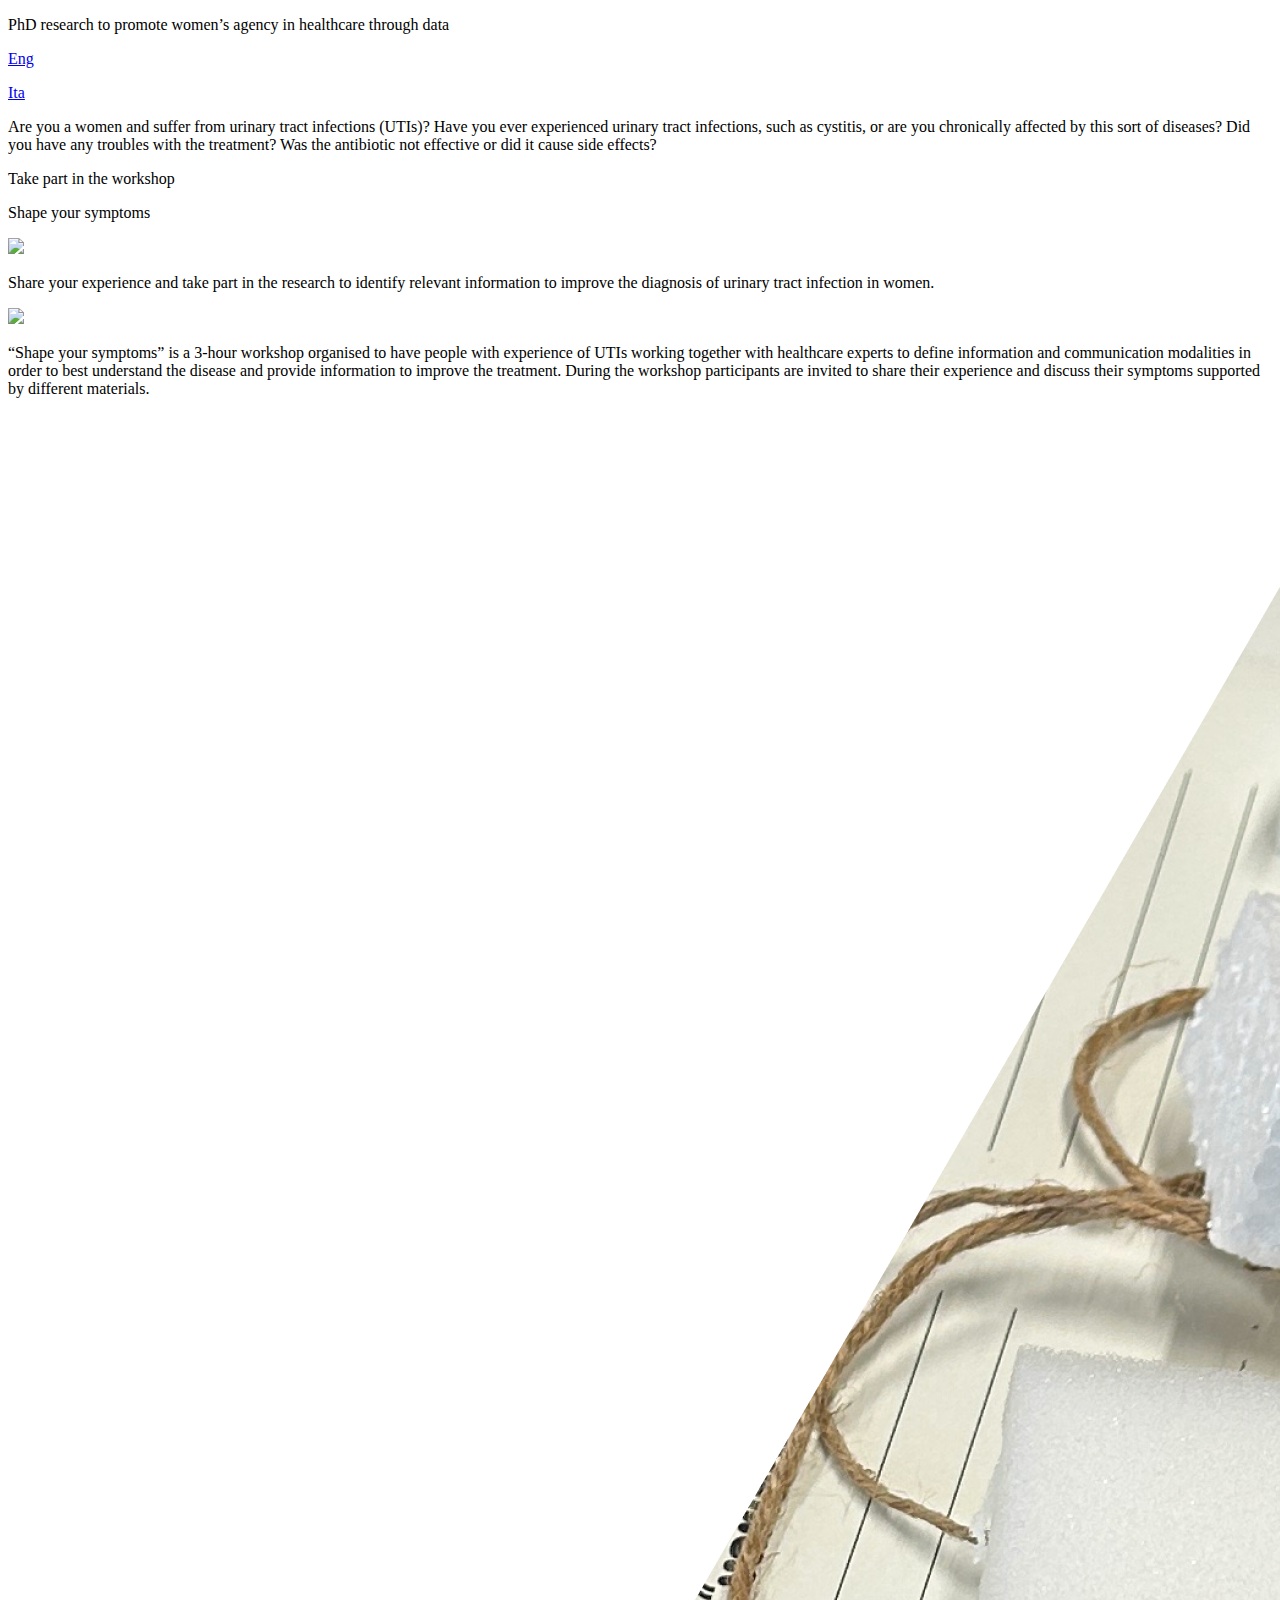
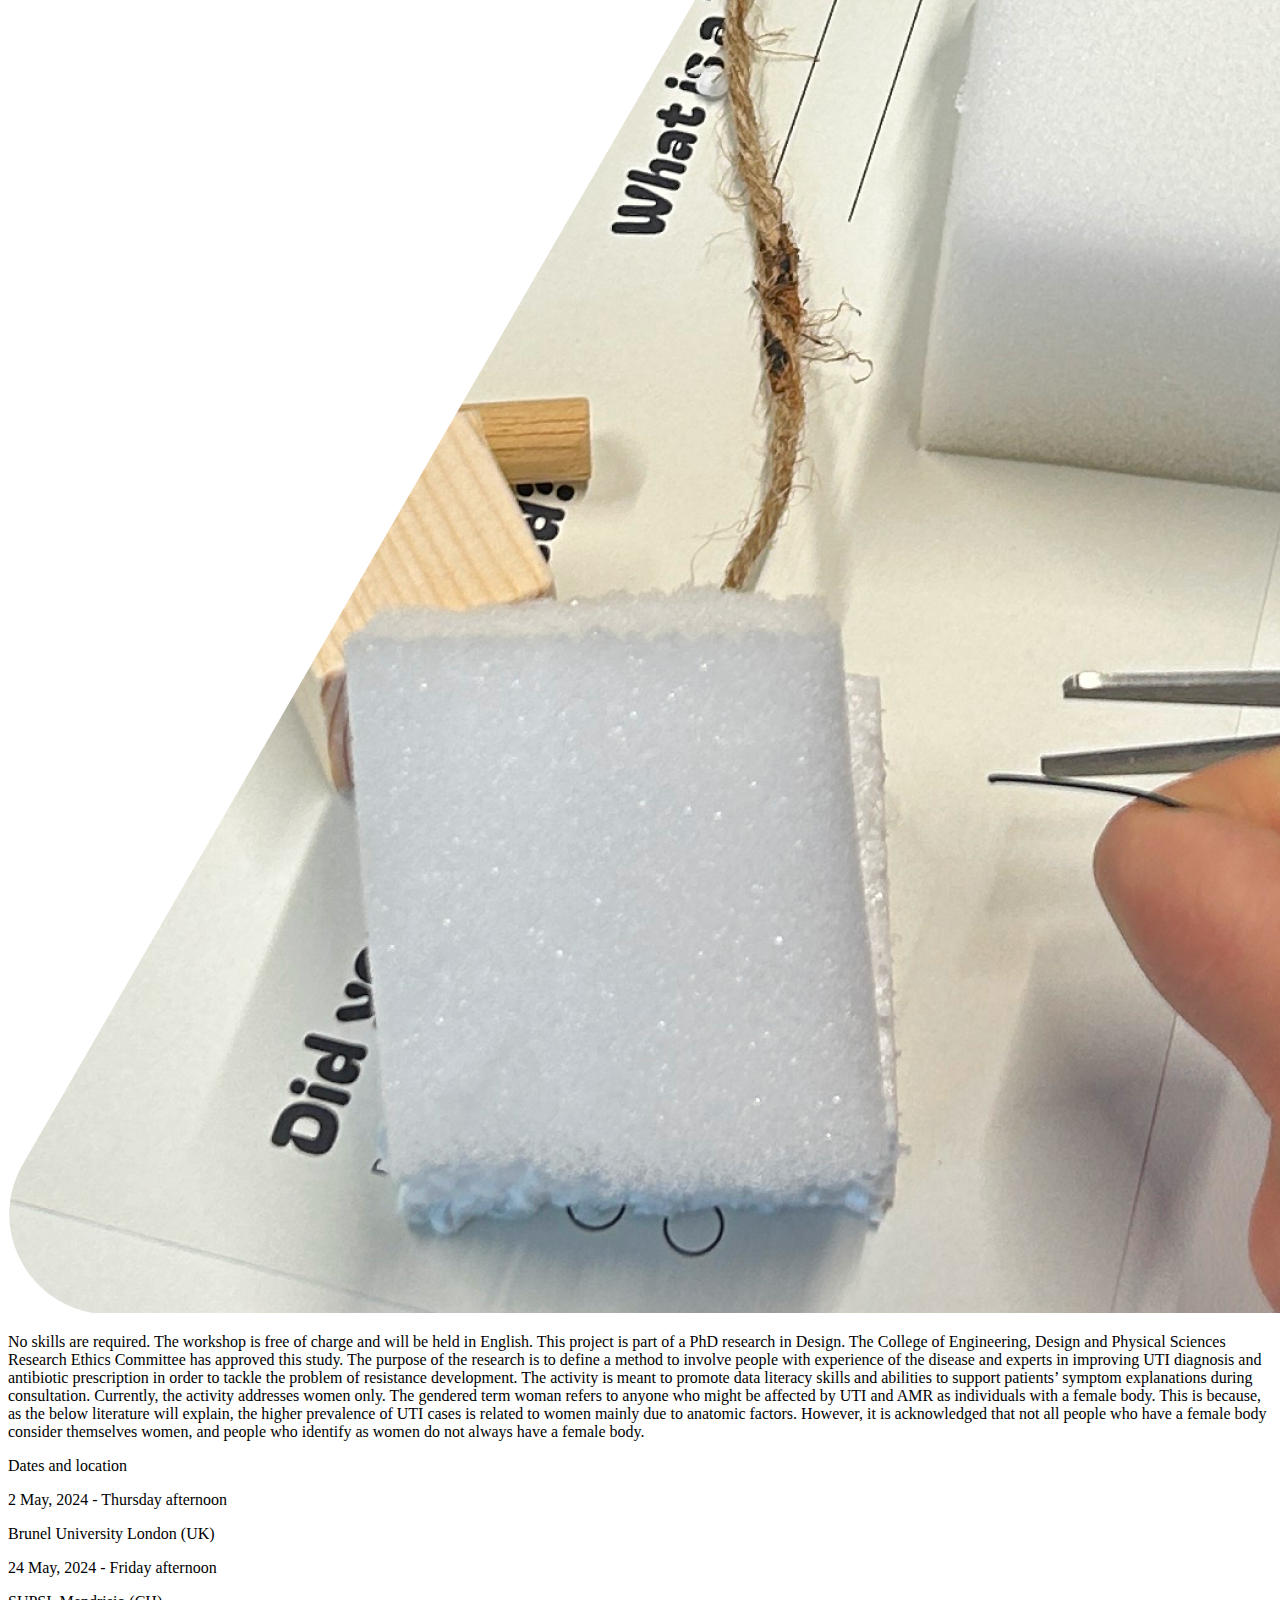
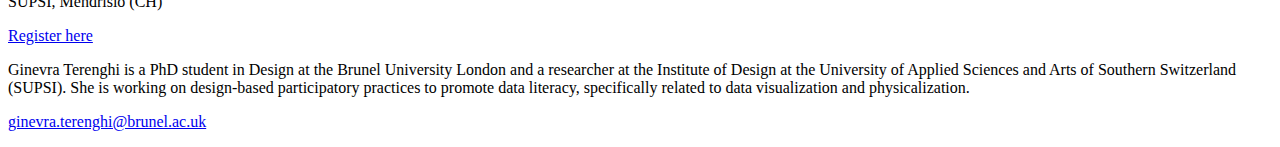
==== index.html @ 418e9bd0 "Add files via upload" ====
<!DOCTYPE html>
<html>

<head>
	<meta charset="utf-8">
	<meta name="viewport" content="width=device-width, initial-scale=1, shrink-to-fit=no">
	<title>Shape your symptoms: workshop</title>

	<!-- generate the social media meta tags from https://megatags.co/ and paste them here, replacing the placeholder ones -->
	<!-- Search Engine -->
	<meta name="description" content="Data pills and workshops to raise awareness on antibiotic consumption and AMR with data.">
	<meta name="image" content="thumbnail image of your work">
	<!-- Schema.org for Google -->
	<meta itemprop="name" content="MAKEAWARE!">
	<meta itemprop="description" content="Data pills and workshops to raise awareness on antibiotic consumption and AMR with data.">
	<meta itemprop="image" content="img-here">
	<!-- Twitter -->
	<meta name="twitter:card" content="summary">
	<meta name="twitter:title" content="MAKEAWARE!">
	<meta name="twitter:description" content="Data pills and workshops to raise awareness on antibiotic consumption and AMR with data.">
	<meta name="twitter:site" content="@name">
	<meta name="twitter:creator" content="your twitter handles here, if any">
	<meta name="twitter:image:src" content="thumbnail image of your work. Maximum dimension: 1024px x 512px; minimum dimension: 440px x 220px">
	<!-- Open Graph general (Facebook, Pinterest & Google+) -->
	<meta name="og:title" content="MAKEAWARE!">
	<meta name="og:description" content="Data pills and workshops to raise awareness on antibiotic consumption and AMR with data.">
	<meta name="og:image" content="thumbnail image of your work. Recommended dimension: 1200px x 630px; minimum dimension: 600px x 315px">
	<meta name="og:url" content="url to this page">
	<meta name="og:site_name" content="MAKEAWARE!">
	<meta name="og:locale" content="en_US">
	<meta name="og:type" content="website">


	<!-- fav icon link -->
	<link rel="shortcut icon" type="image/png" href="img/fav-s.png" />

	<!-- CSS -->
	<!-- <link rel="stylesheet" type="text/css" href="css/main.css">
	<link rel="stylesheet" type="text/css" href="css/pills.css">
	<link rel="stylesheet" type="text/css" href="css/network.css">
	<link rel="stylesheet" type="text/css" href="css/workshops.css">
	<link rel="stylesheet" type="text/css" href="css/questionnaire.css"> -->

	<link rel="stylesheet" type="text/css" href="css/shape-your-symptoms.css">

	<!-- font -->
	<link rel="preconnect" href="https://fonts.googleapis.com">
<link rel="preconnect" href="https://fonts.gstatic.com" crossorigin>
<link href="https://fonts.googleapis.com/css2?family=Bagel+Fat+One&display=swap" rel="stylesheet">

<link rel="preconnect" href="https://fonts.googleapis.com">
<link rel="preconnect" href="https://fonts.gstatic.com" crossorigin>
<link href="https://fonts.googleapis.com/css2?family=Bagel+Fat+One&family=Heebo:wght@100..900&display=swap" rel="stylesheet">



</head>


<body>

	<div class="navbar">
		<p class="shape-top">
			PhD research to promote women’s agency in healthcare through data
		</p>
	  </div>








	<!-- first line --->
	<!-- <div id="header-fixed-top">
		<section class="header-first">
			<p class="shape-top">
				PhD research to promote women’s agency in healthcare through data
			</p>
		</section>
    </div> -->

	<!-- second line --->

	<!-- <section class="header-second">
	
		<div class="container-language">
			<div class="box-language box1-language">
				<p class="text-white date">
					<a href="xxx">Eng</a>
				</p>
			</div>
			<div class="box-language box1-language">
				<p class="text-white date">
					<a href="xxx">Ita</a>
				</p>
			</div>
			<div class="box-language box1-language">
				<p class="text-white date">
					<a href="xxx">Fr</a>
				</p>
			</div>
			<div class="box-language box1-language">
				<p class="text-white date">
					<a href="xxx">Ger</a>
				</p>
			</div>
			
		</div>
	</section> -->
	
	<div class="main">
	<!-- second line --->
	<section class="block-dark">
		<div class="container-language">
			<div class="box-language box1-language">
				<p class="text-white date">
					<a href="index.html">Eng</a>
				</p>
			</div>
			<div class="box-language box1-language">
				<p class="text-white date">
					<a href="shape-your-symptoms-ita.html">Ita</a>
				</p>
			</div>
			
		</div>
	</section>

	<section class="block">
		<p class="text-question">
			Are you a women and suffer from urinary tract infections (UTIs)? Have you ever experienced urinary tract infections, such as cystitis, or are you chronically affected by this sort of diseases? Did you have any troubles with the treatment? Was the antibiotic not effective or did it cause side effects? 
		</p>
	</section>

	<section class="block">
		<p class="text-little">
			Take part in the workshop
		</p>
		<p class="text-title">
			Shape your symptoms
		</p>
	</section>

	<section class="hand">
		<img class="w-pic1" src="img/hand.png">
	</section>

	<section class="block">
		<p class="text-special">
			Share your experience and take part in the research to identify relevant information to improve the diagnosis of urinary tract infection in women. 
		</p>
	</section>

	<section class="block-pic">
		<img class="w-pic2" src="img/shape-pic1.png">
	</section>

	<section class="block-dark">
		<p class="text-white">
			“Shape your symptoms” is a 3-hour workshop organised to have people with experience of UTIs working together with healthcare experts to define information and communication modalities in order to best understand the disease and provide information to improve the treatment. During the workshop participants are invited to share their experience and discuss their symptoms supported by different materials.
		</p>
	</section>

	<section class="block-pic">
		<img class="w-pic2" src="img/shape-pic2.png">
	</section>

	<section class="block-dark">
		<p class="text-white">
			No skills are required. The workshop is free of charge and will be held in English. This project is part of a PhD research in Design. The College of Engineering, Design and Physical Sciences Research Ethics Committee has approved this study. The purpose of the research is to define a method to involve people with experience of the disease and experts in improving UTI diagnosis and antibiotic prescription in order to tackle the problem of resistance development. The activity is meant to promote data literacy skills and abilities to support patients’ symptom explanations during consultation.
			Currently, the activity addresses women only. The gendered term woman refers to anyone who might be affected by UTI and AMR as individuals with a female body. This is because, as the below literature will explain, the higher prevalence of UTI cases is related to women mainly due to anatomic factors. However, it is acknowledged that not all people who have a female body consider themselves women, and people who identify as women do not always have a female body.
		</p>
	</section>

	<section class="block">
		<p class="text-special">
			Dates and location
		</p>
	</section>

	<section class="block">
	
		<div class="container">
			<div class="box box1">
				<p class="text-dark">
					2 May, 2024 - Thursday afternoon
				</p>
			</div>
			<div class="box box2">
				<p class="text-dark">
					Brunel University London (UK)
				</p>
			</div>
		</div>
	
	</section>

	<section class="block">
	
		<div class="container">
			<div class="box box1">
				<p class="text-dark">
					24 May, 2024 - Friday afternoon
				</p>
			</div>
			<div class="box box2 space">
				<p class="text-dark">
					SUPSI, Mendrisio (CH)
				</p>
			</div>
		</div>
	
	</section>

	<!-- register here --->
		<section class="header-first">
			<p class="shape-top">
				<a href="https://forms.office.com/pages/responsepage.aspx?id=sZetTDVZA0GoZletmKFRfliASOpH655BlayQ9qJbtXpUMEQzQVNXMjlOWEQzQ1RLNllTWk9QUE1ZMS4u" target="_blank">Register here</a>
			</p>
		</section>
	
	<section class="block-dark-last">
		<p class="text-white">
			Ginevra Terenghi is a PhD student in Design at the Brunel University London and a researcher at the Institute of Design at the University of Applied Sciences and Arts of Southern Switzerland (SUPSI). She is working on design-based participatory practices to promote data literacy, specifically related to data visualization and physicalization.
		</p>
	</section>


	<!-- mail --->
	<section class="header-first">
		<p class="shape-top">
			<a href="mailto:ginevra.terenghi@brunel.ac.uk" class="footer-link">ginevra.terenghi@brunel.ac.uk</a>
			
		</p>
	</section>



	
</div>
		
	



</body>
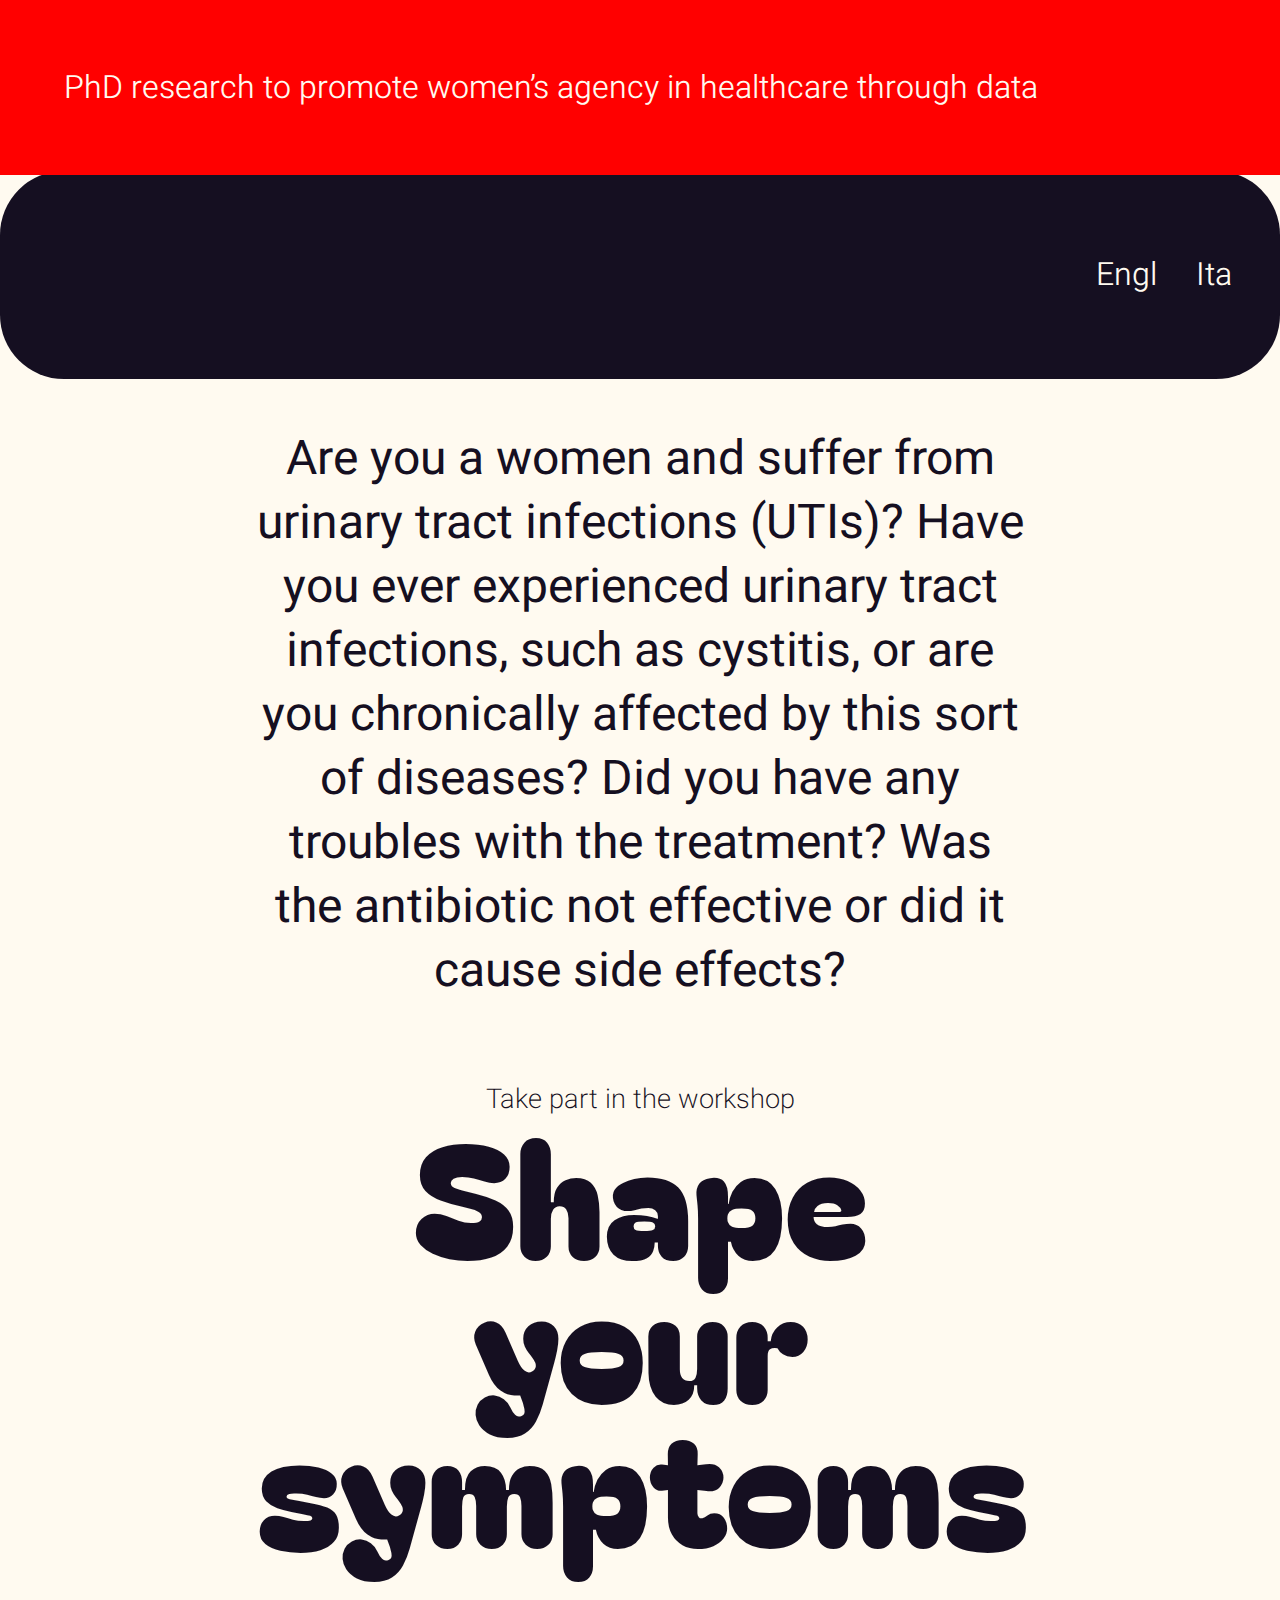
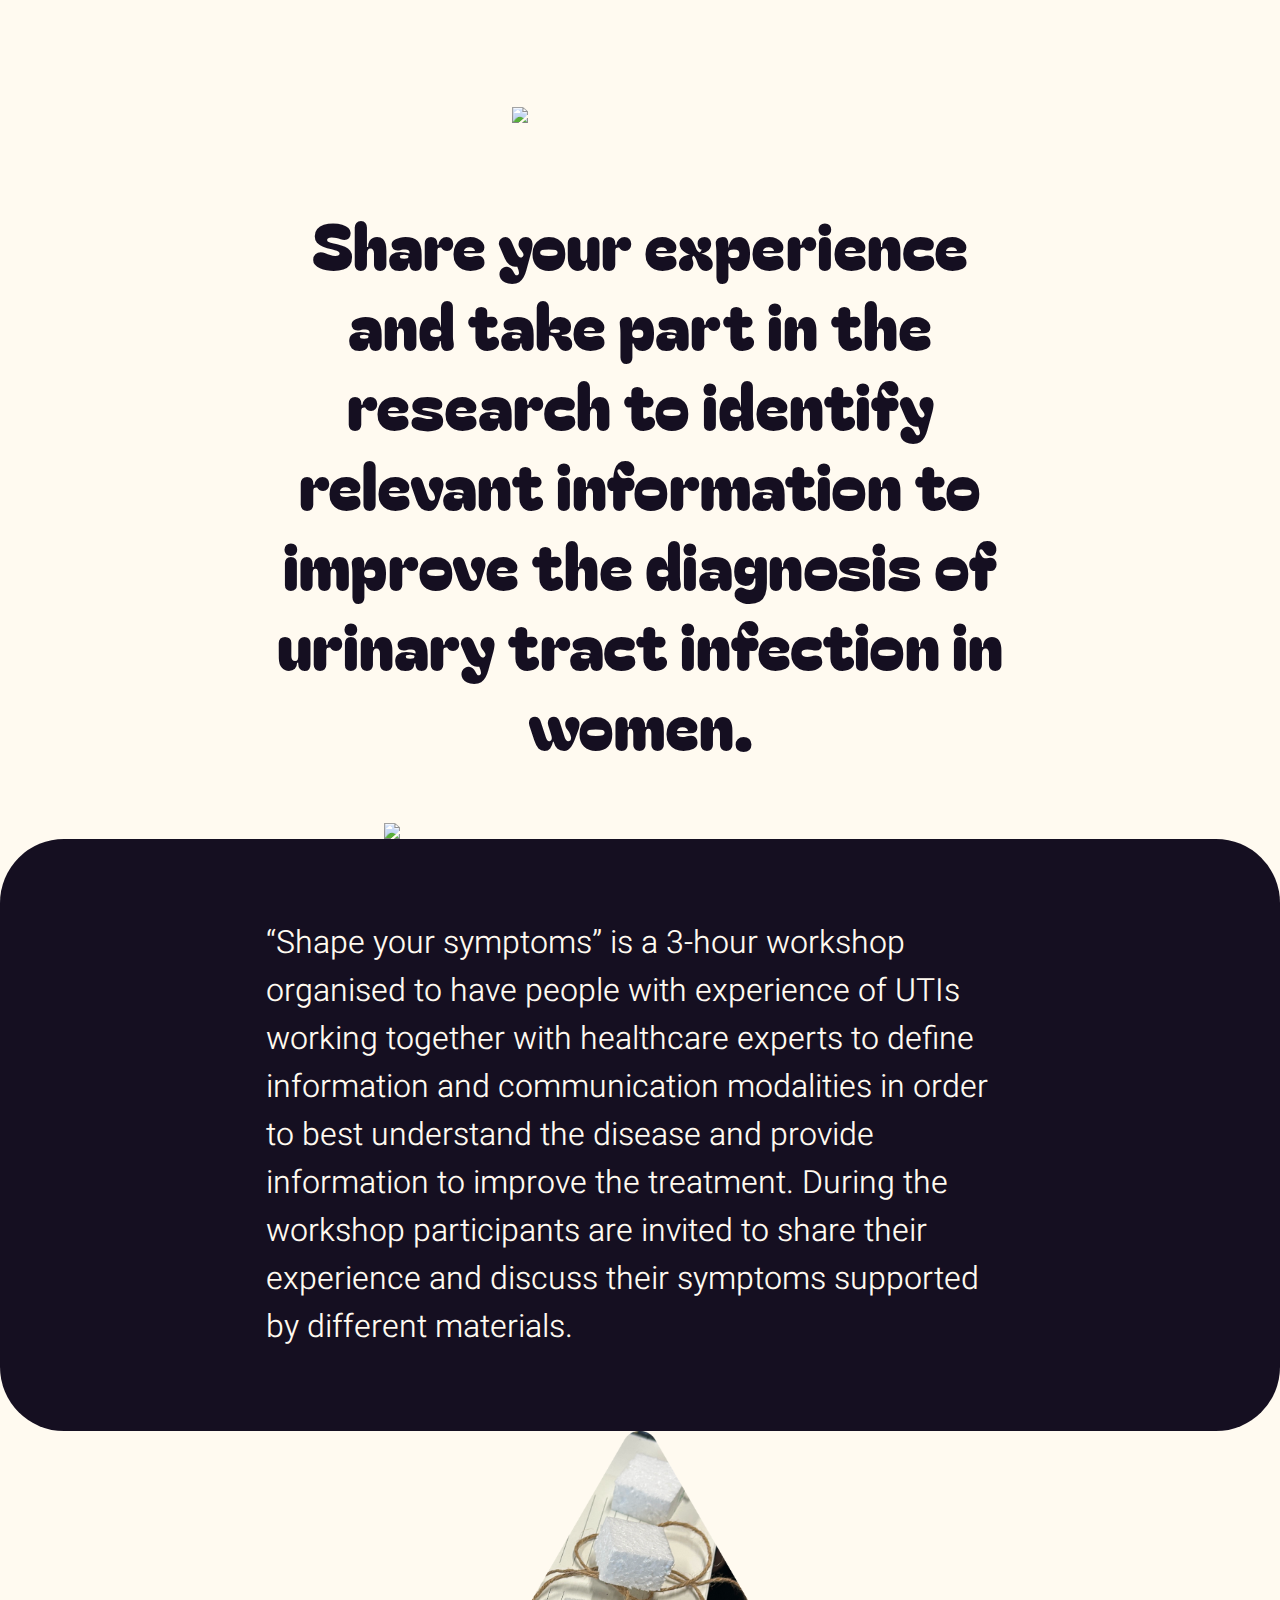
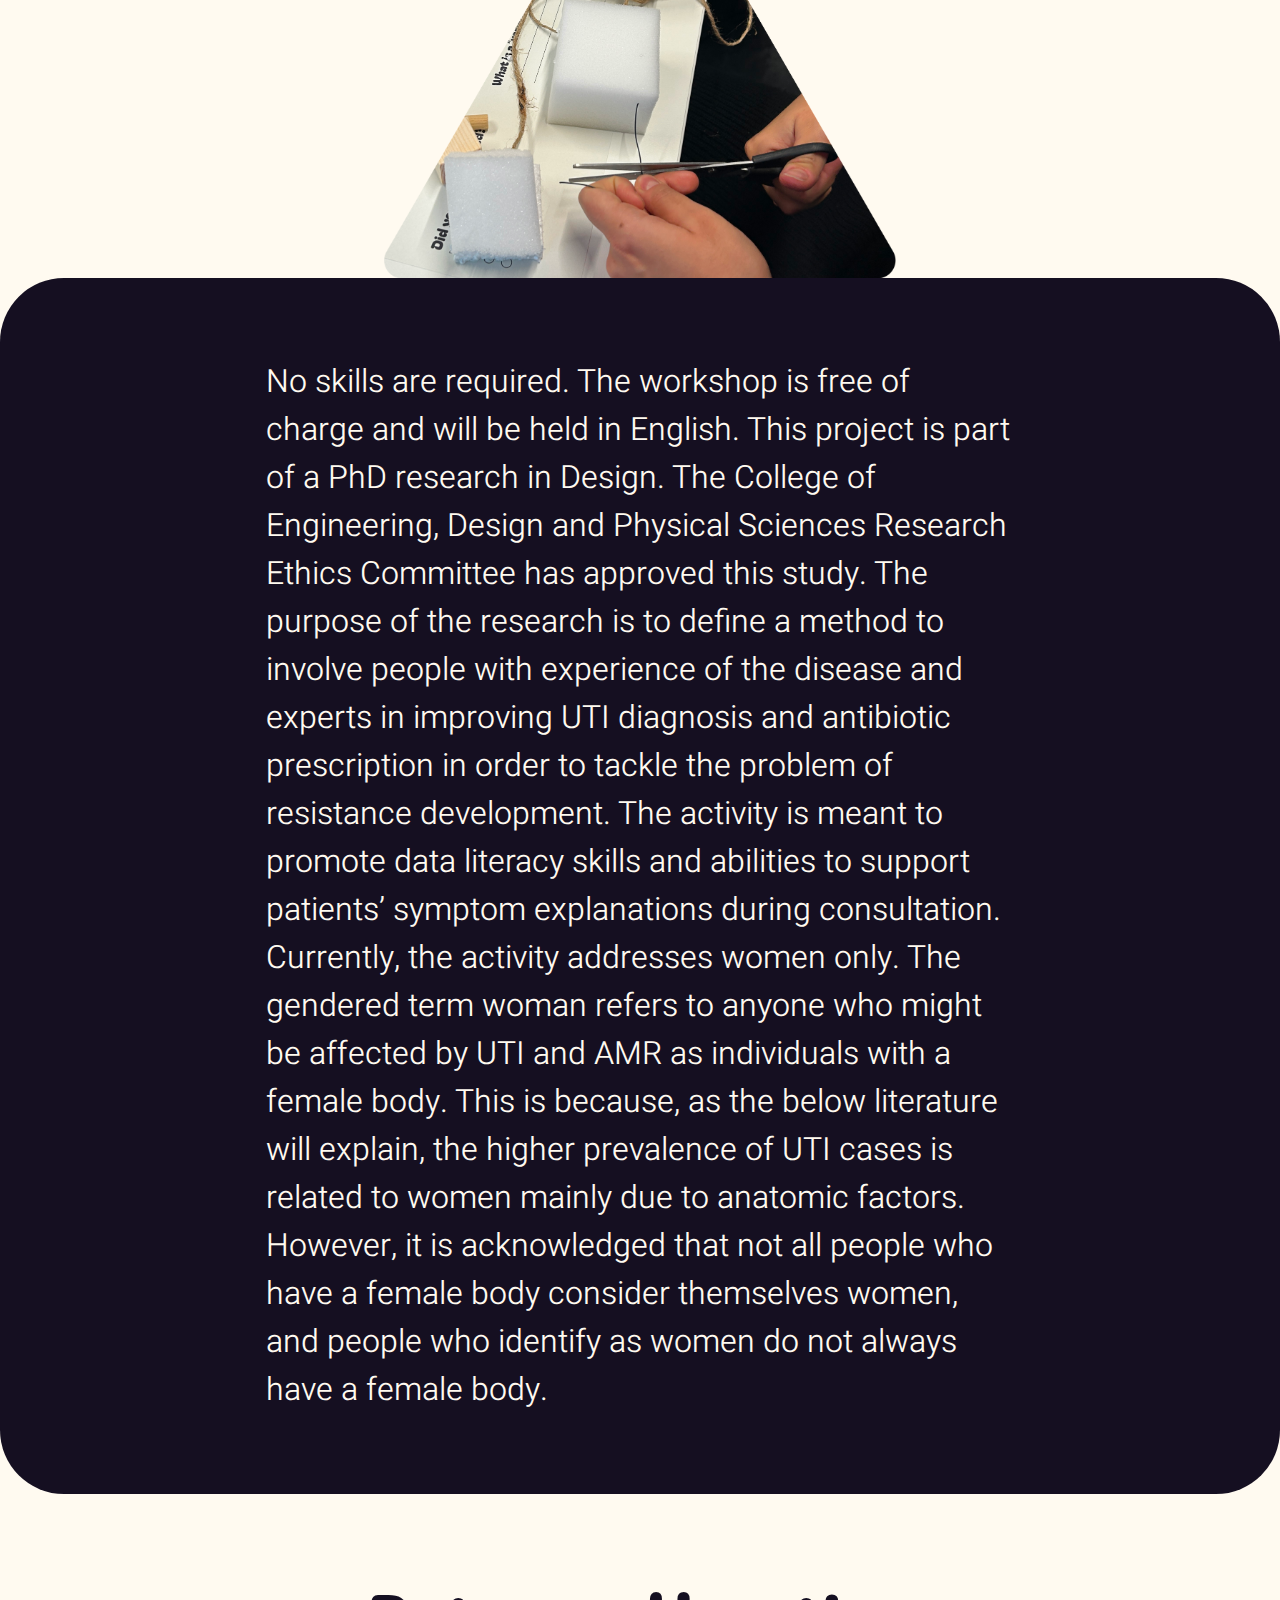
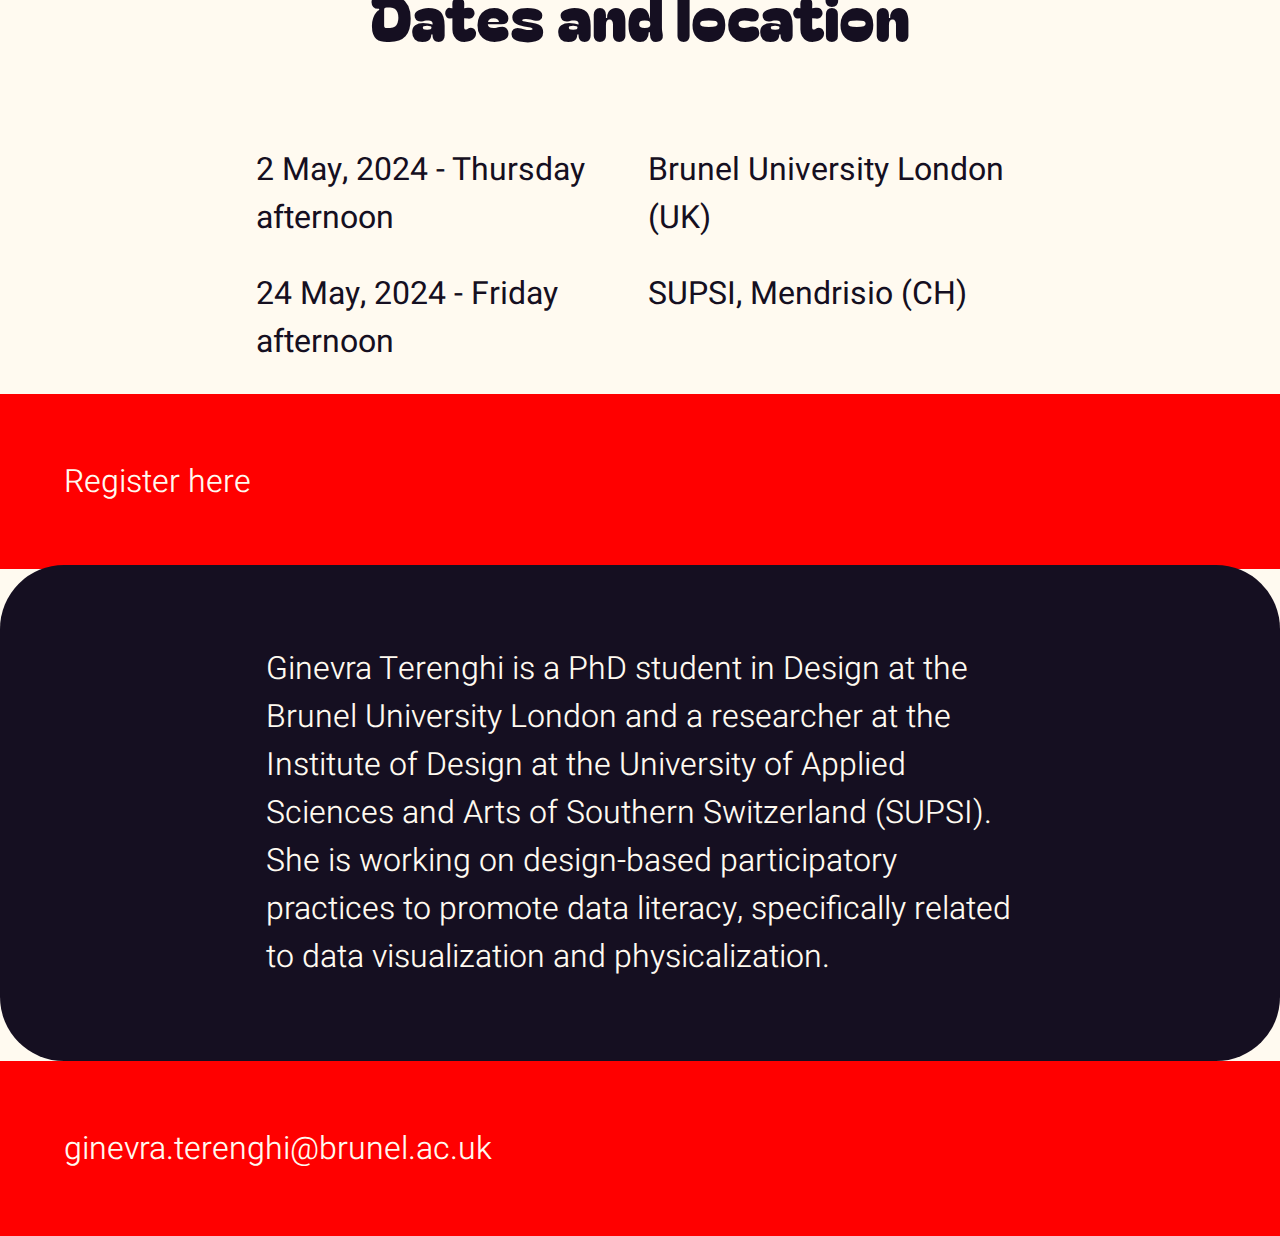
==== commit ef8afe9f: "Update folders" ====
--- a/index.html
+++ b/index.html
@@ -116,7 +116,7 @@
 		<div class="container-language">
 			<div class="box-language box1-language">
 				<p class="text-white date">
-					<a href="index.html">Eng</a>
+					<a href="index.html">Engl</a>
 				</p>
 			</div>
 			<div class="box-language box1-language">
--- a/css/shape-your-symptoms.css
+++ b/css/shape-your-symptoms.css
@@ -0,0 +1,346 @@
+/* _________________________font_________________________________ */
+
+.bagel-fat one-regular {
+	font-family: "Bagel Fat One", system-ui;
+	font-weight: 400;
+	font-style: normal;
+  }
+
+  .heebo {
+	font-family: "Heebo", sans-serif;
+	font-optical-sizing: auto;
+	font-weight: 300;
+	font-style: normal;
+  }
+  
+  .bagel-fat one-regular {
+	font-family: "Bagel Fat One", system-ui;
+	font-weight: 400;
+	font-style: normal;
+  }
+
+  section {
+    display: block;
+	margin:auto;
+	height:fit-content;
+	margin-bottom: -4px;
+}
+  
+ 
+ /* _________________________font_________________________________ */
+
+ body {
+	margin: 0;
+	padding: 0;
+}
+
+
+.main {
+	background-color: #FFFAF0;
+	margin: 0;
+	margin-top:10.7rem;
+	padding: 0;
+}
+
+.navbar {
+	overflow: hidden;
+	background-color: #FF0000;
+	position: fixed; /* Set the navbar to fixed position */
+	top: 0; /* Position the navbar at the top of the page */
+	width: 100%; /* Full width */
+	padding:2rem;
+  }
+
+/* #header-fixed-top {
+	position: fixed;
+	width: 100%;
+	z-index: 1;
+} */
+
+.header-first {
+	padding:2rem;
+	background-color: #FF0000;
+}
+
+.header-second {
+	padding:2rem;
+	background-color: #150F21;
+	border-radius: 4rem;
+	margin:0;
+}
+
+.block-dark {
+	padding:1rem;
+	padding-top: 3rem;
+	padding-bottom: 3rem;
+	background-color: #150F21;
+	border-radius: 4rem;
+	margin-bottom:0rem;
+	margin-top:0rem;
+}
+
+
+.block-dark-last {
+	padding:1rem;
+	padding-top: 3rem;
+	padding-bottom: 3rem;
+	background-color: #150F21;
+	border-radius: 4rem;
+	margin-bottom:0rem;
+}
+
+
+.shape-top {
+	font-family: "Heebo", sans-serif;
+  	font-optical-sizing: auto;
+  	font-weight: 300;
+  	font-style: normal;
+	font-size: 2rem;
+	color: #FFFAF0;
+	text-decoration: none;
+	padding-left:2rem;
+
+  }
+
+  .shape-top a {
+	font-family: "Heebo", sans-serif;
+  	font-optical-sizing: auto;
+  	font-weight: 300;
+  	font-style: normal;
+	font-size: 2rem;
+	color: #FFFAF0;
+	text-decoration: none;
+	
+  }
+
+  .shape-top :hover {
+	font-family: "Heebo", sans-serif;
+  	font-optical-sizing: auto;
+  	font-weight: 600;
+  	font-style: normal;
+	font-size: 2rem;
+	color: #FFFAF0;
+	text-decoration: none;
+	
+  }
+
+  .language-top {
+	font-family: "Heebo", sans-serif;
+  	font-optical-sizing: auto;
+  	font-weight: 300;
+  	font-style: normal;
+	font-size: 2rem;
+	text-align: right;
+	color: #FFFAF0;
+  }
+
+.text-question {
+	font-family: "Heebo", sans-serif;
+  	font-optical-sizing: auto;
+  	font-weight: 400;
+  	font-style: normal;
+	font-size: 3rem;
+	line-height: 4rem;
+	color: #150F21;
+	text-align: center;
+  }
+
+  .text-white {
+	font-family: "Heebo", sans-serif;
+  	font-optical-sizing: auto;
+  	font-weight: 300;
+  	font-style: normal;
+	font-size: 2rem;
+	line-height: 3rem;
+	color: #FFFAF0;
+	text-align: left;
+	width: 60%;
+	margin-left: auto;
+	margin-right: auto;
+  }
+
+  .text-white a {
+	font-family: "Heebo", sans-serif;
+  	font-optical-sizing: auto;
+  	font-weight: 300;
+  	font-style: normal;
+	font-size: 2rem;
+	line-height: 3rem;
+	color: #FFFAF0;
+	text-align: left;
+	width: 60%;
+	margin-left: auto;
+	margin-right: auto;
+	text-decoration: none;
+  }
+
+  .text-white :hover {
+	font-family: "Heebo", sans-serif;
+  	font-optical-sizing: auto;
+  	font-weight: 600;
+  	font-style: normal;
+	font-size: 2rem;
+	line-height: 3rem;
+	color: #FFFAF0;
+	text-align: left;
+	width: 60%;
+	margin-left: auto;
+	margin-right: auto;
+  }
+
+  .text-dark {
+	font-family: "Heebo", sans-serif;
+  	font-optical-sizing: auto;
+  	font-weight: 400;
+  	font-style: normal;
+	font-size: 2rem;
+	line-height: 3rem;
+	color: #150F21;
+	text-align: left;
+	margin:0;
+	padding:0;
+  }
+
+  .text-little {
+	font-family: "Heebo", sans-serif;
+  	font-optical-sizing: auto;
+  	font-weight: 200;
+  	font-style: normal;
+	font-size: 1.7rem;
+	color: #150F21;
+	text-align: center;
+	margin-top: 5rem;
+	margin-bottom: 0;
+	padding-bottom: 0;
+  }
+
+  .text-title {
+	font-family: "Bagel Fat One", system-ui;
+	font-weight: 400;
+	font-style: normal;
+	font-size: 10rem;
+	line-height: 9rem;
+	color: #150F21;
+	text-align: center;
+	padding-top: 0;
+	margin-top: 0;
+  }
+
+  .text-special {
+	font-family: "Bagel Fat One", system-ui;
+	font-weight: 400;
+	font-style: normal;
+	font-size: 4rem;
+	line-height: 5rem;
+	color: #150F21;
+	text-align: center;
+	padding-top: 0;
+	margin-top: 5rem;
+	padding-bottom: 0;
+	/* margin-bottom: 5rem; */
+  }
+
+.block {
+	padding:0rem;
+	width: 60%;
+	margin-left: auto;
+	margin-right: auto;
+}
+
+.block-pic {
+	padding:0rem;
+	width: 40%;
+	margin-left: auto;
+	margin-right: auto;
+	margin-bottom:-4px;
+	padding-bottom:0;
+}
+
+.hand {
+	padding:0rem;
+	margin-left: 40%;
+	margin-right: 0;
+}
+
+.w-pic1 {
+	align-content: right;
+	width:100%;
+}
+
+.w-pic2 {
+	align-content: centred;
+	width:100%;
+	margin-left: auto;
+	margin-right: auto;
+	padding-bottom:0rem;
+}
+
+
+.container {
+    display: flex;
+    justify-content: space-between;
+    width: 100%;
+	padding-top:2rem;
+	margin-bottom:0rem;
+}
+
+.box {
+    width: 100%; /* Adjusts the width of each box to fit side by side in the container */
+    padding-top: 0;
+    text-align: left;
+}
+
+.box1 {
+	padding-right: 1rem;
+	padding-top: 0;
+	width: 50%;
+}
+
+.box2 {
+	width: 50%;
+	padding-top: 0;
+}
+
+.container-language {
+    display: flex;
+    justify-content: space-between;
+    width: 10%;
+	margin-left: auto; 
+	margin-right: 0;
+	padding-right: 3rem;
+}
+
+
+.box-language {
+    width: 100%; /* Adjusts the width of each box to fit side by side in the container */
+    padding: 0;
+    text-align: right;
+	margin:0;
+}
+
+.box1-language {
+	padding-right: 0rem;
+	width: 20%;
+}
+
+
+.space {
+	margin-bottom:5rem;
+}
+
+.space2 {
+	margin-bottom:2rem;
+}
+
+
+
+
+
+
+
+
+/* _________________________break point_________________________________ */
+
+@media (min-width: 900px) {
+
+}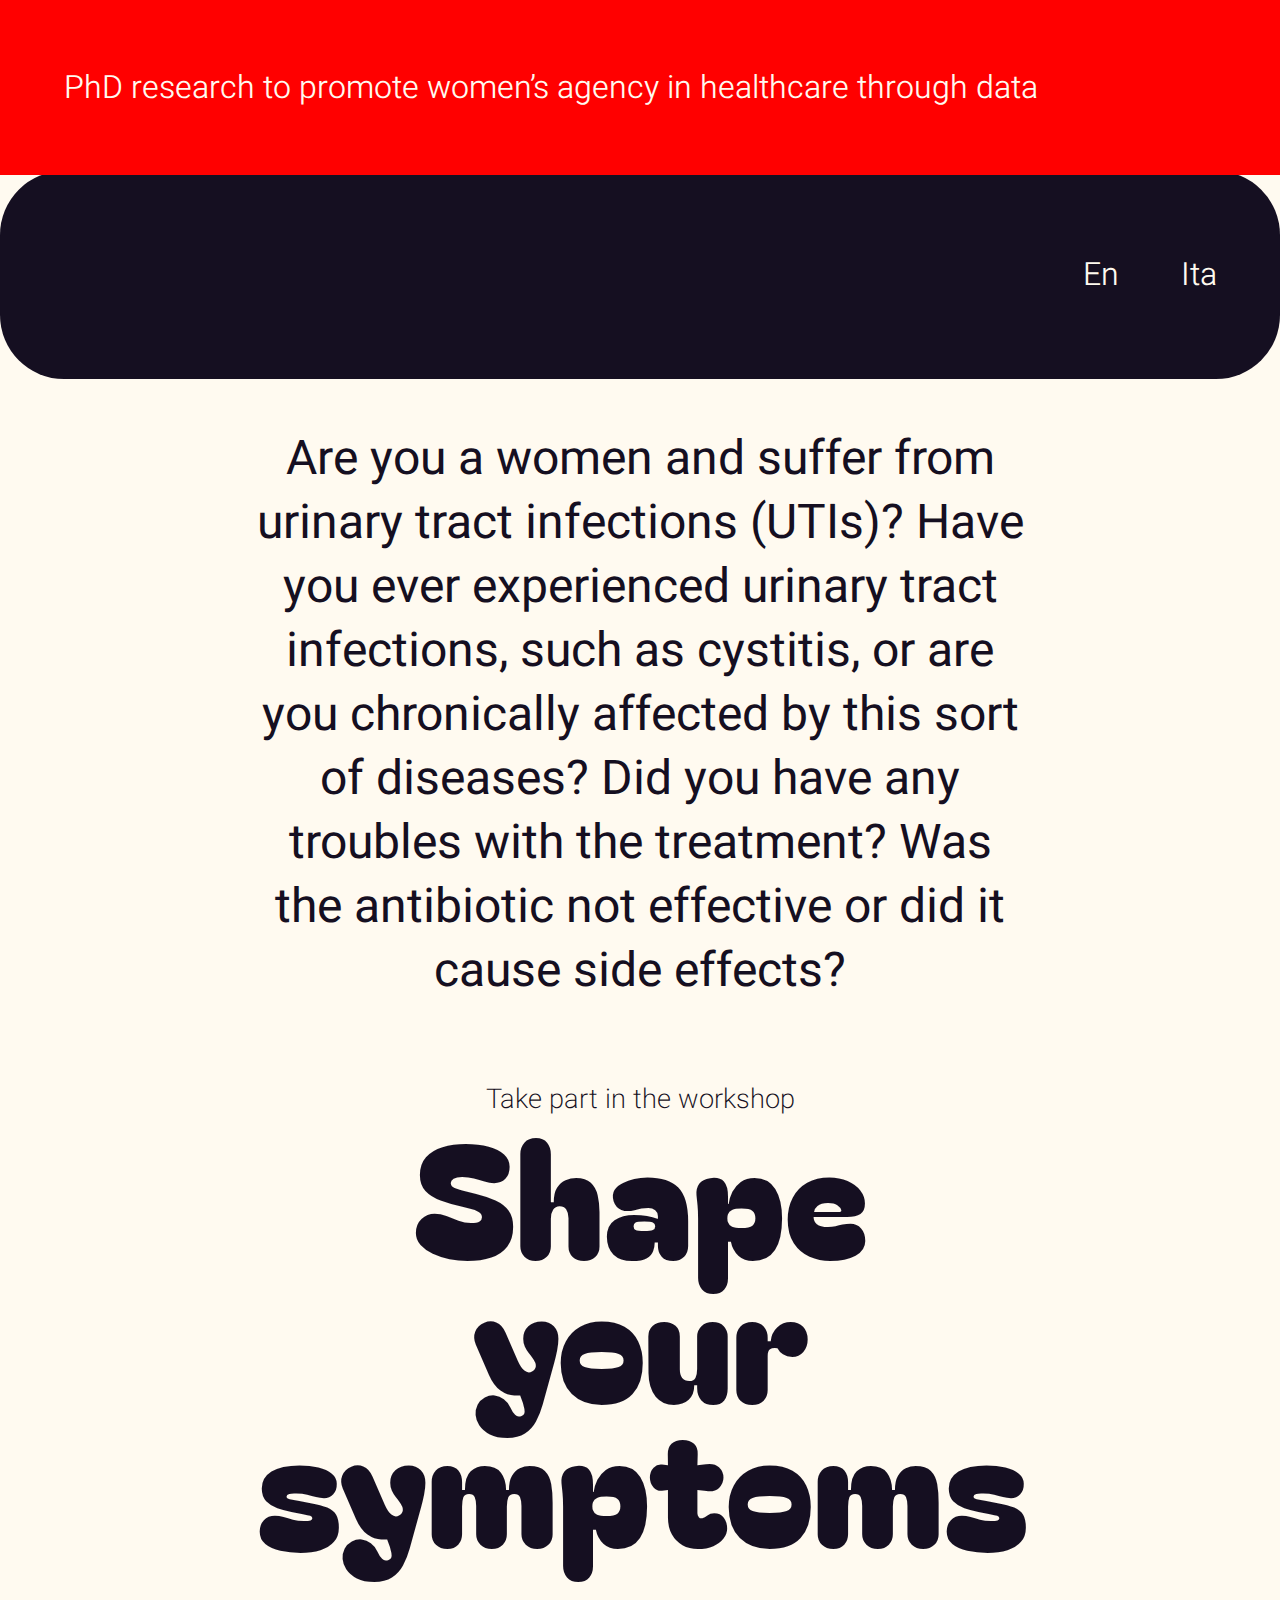
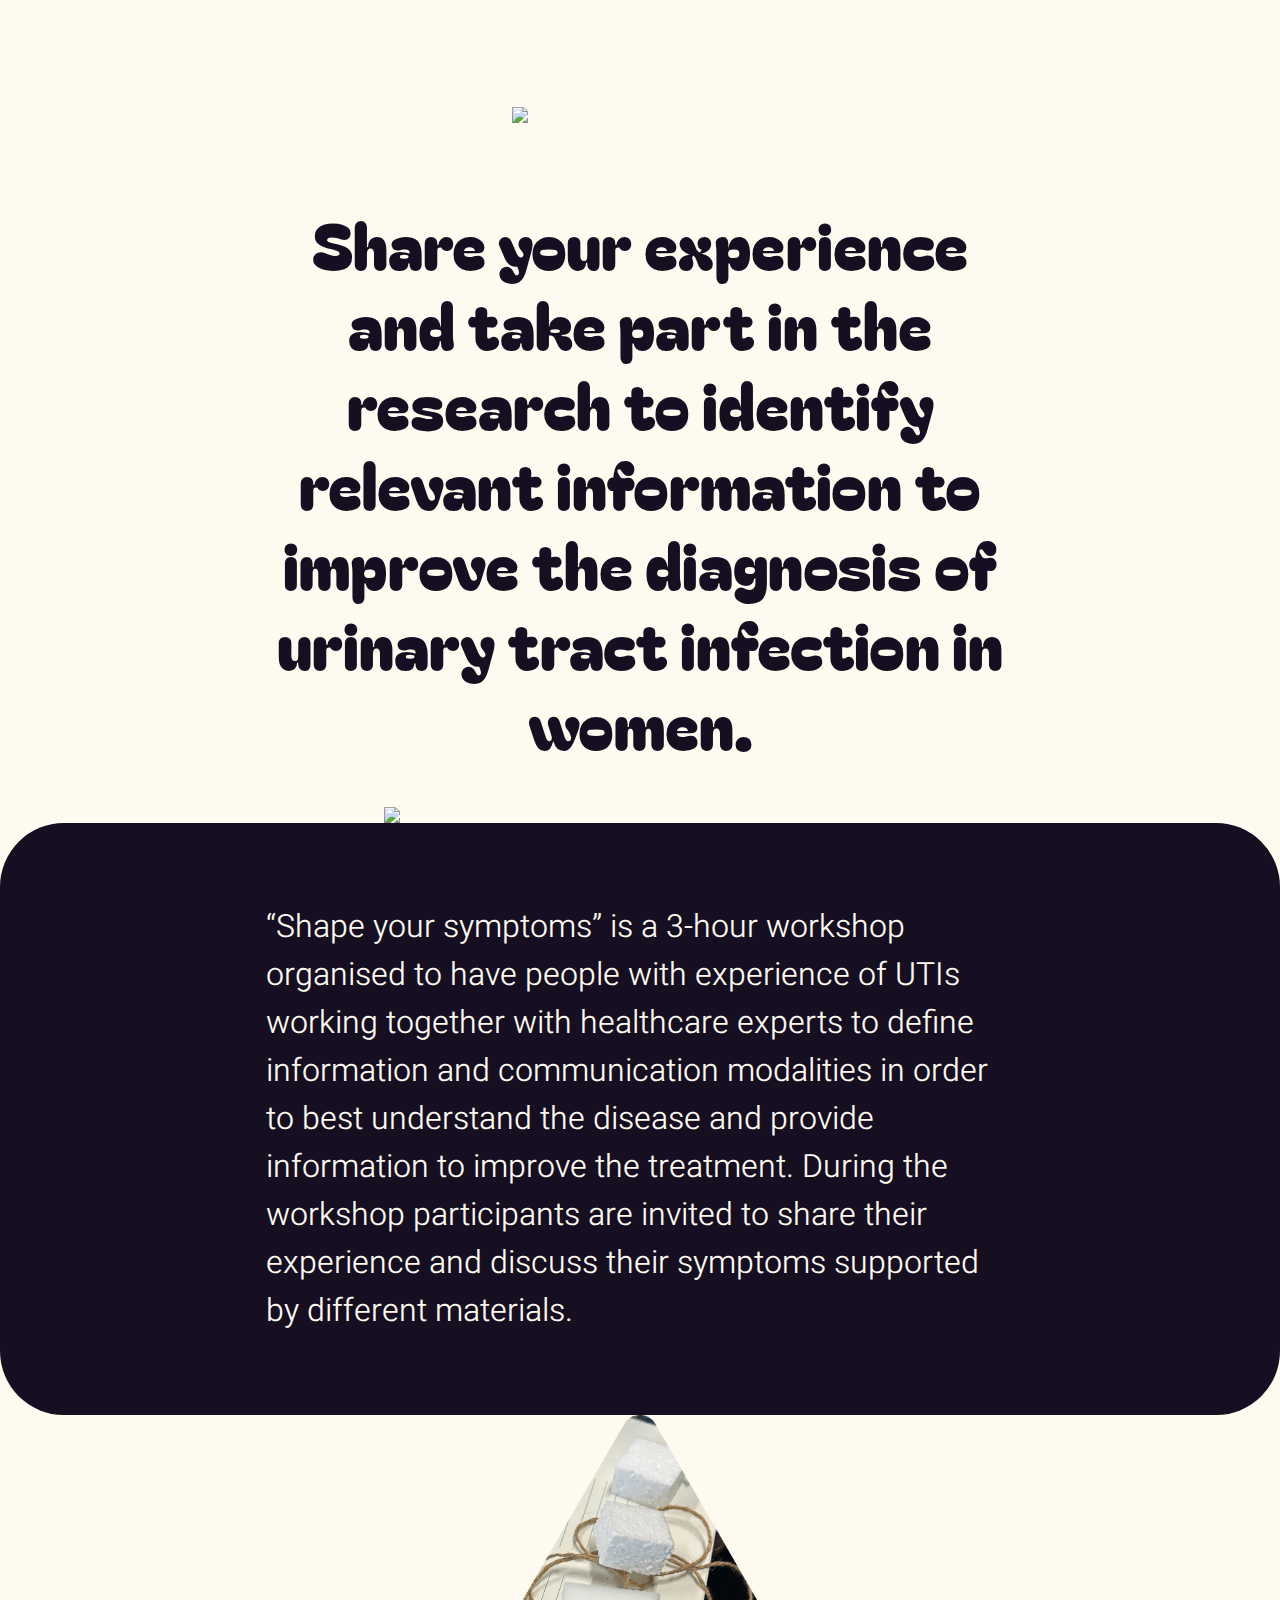
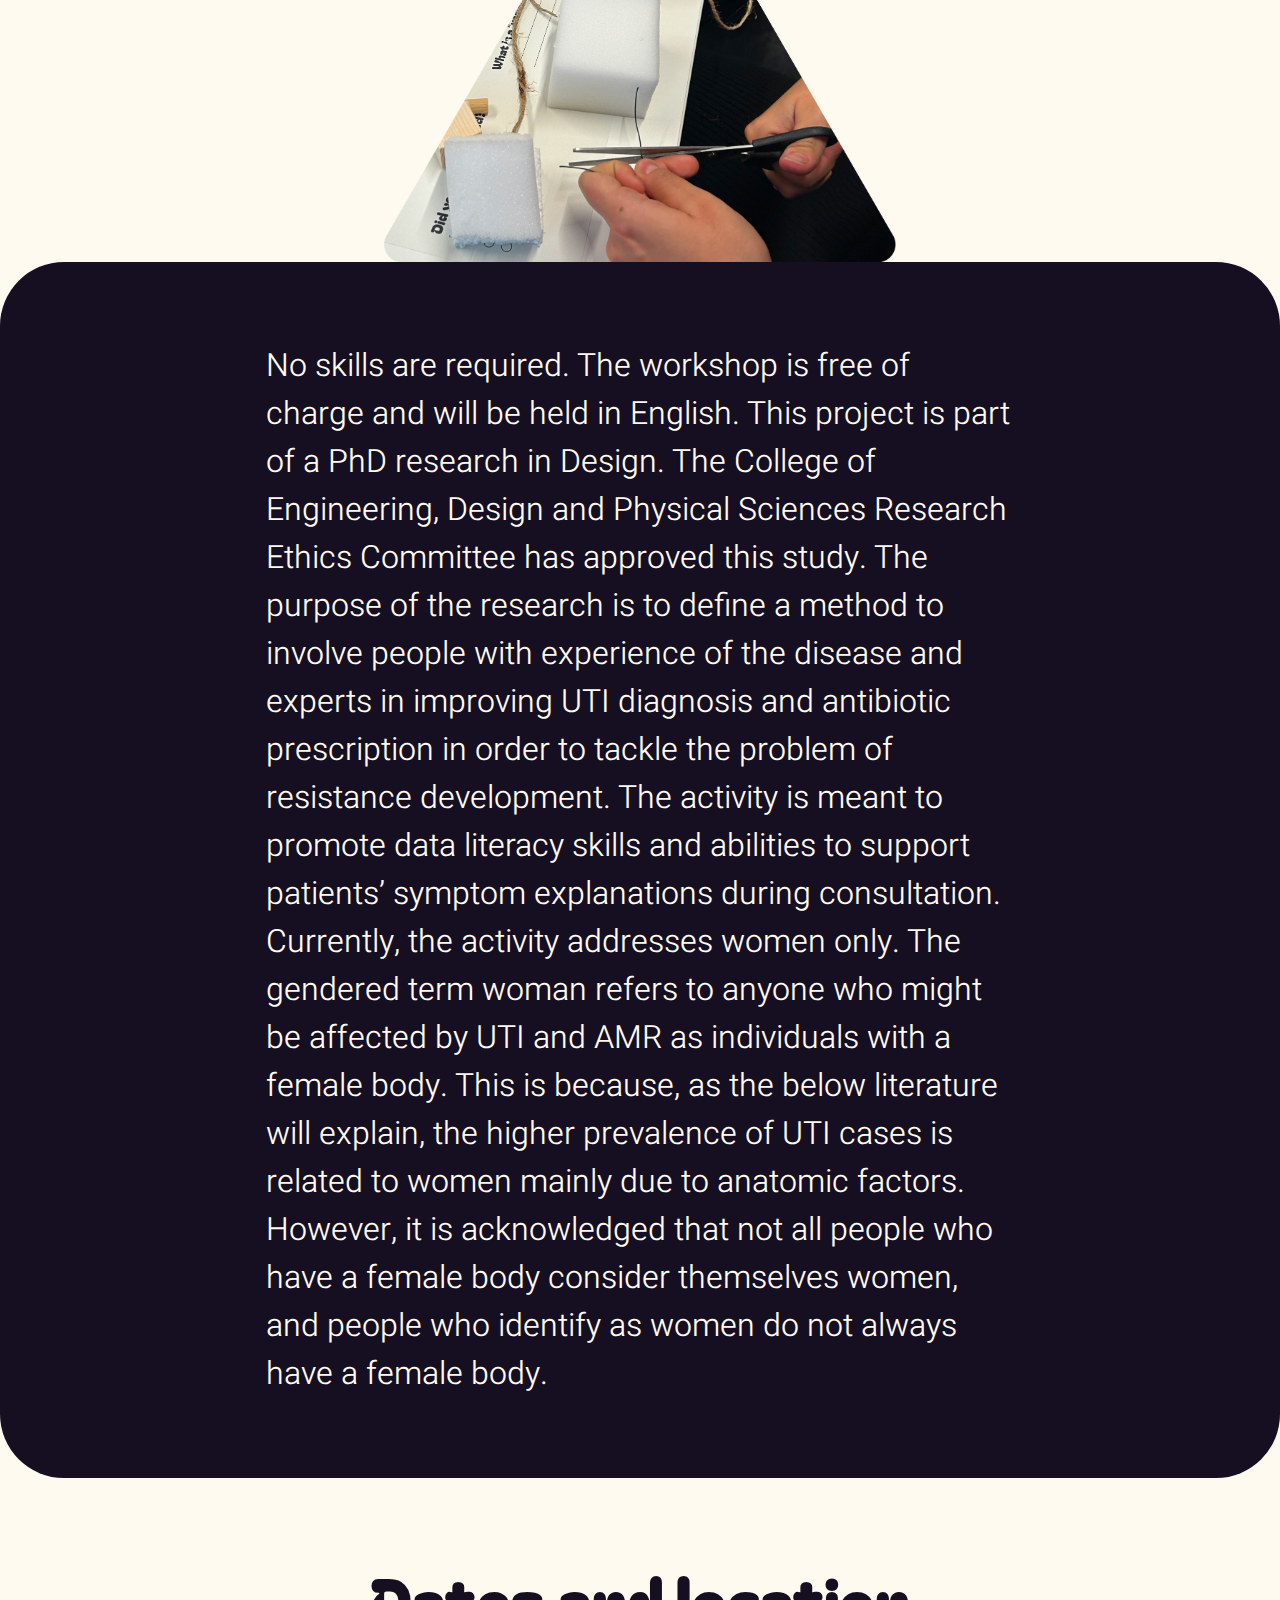
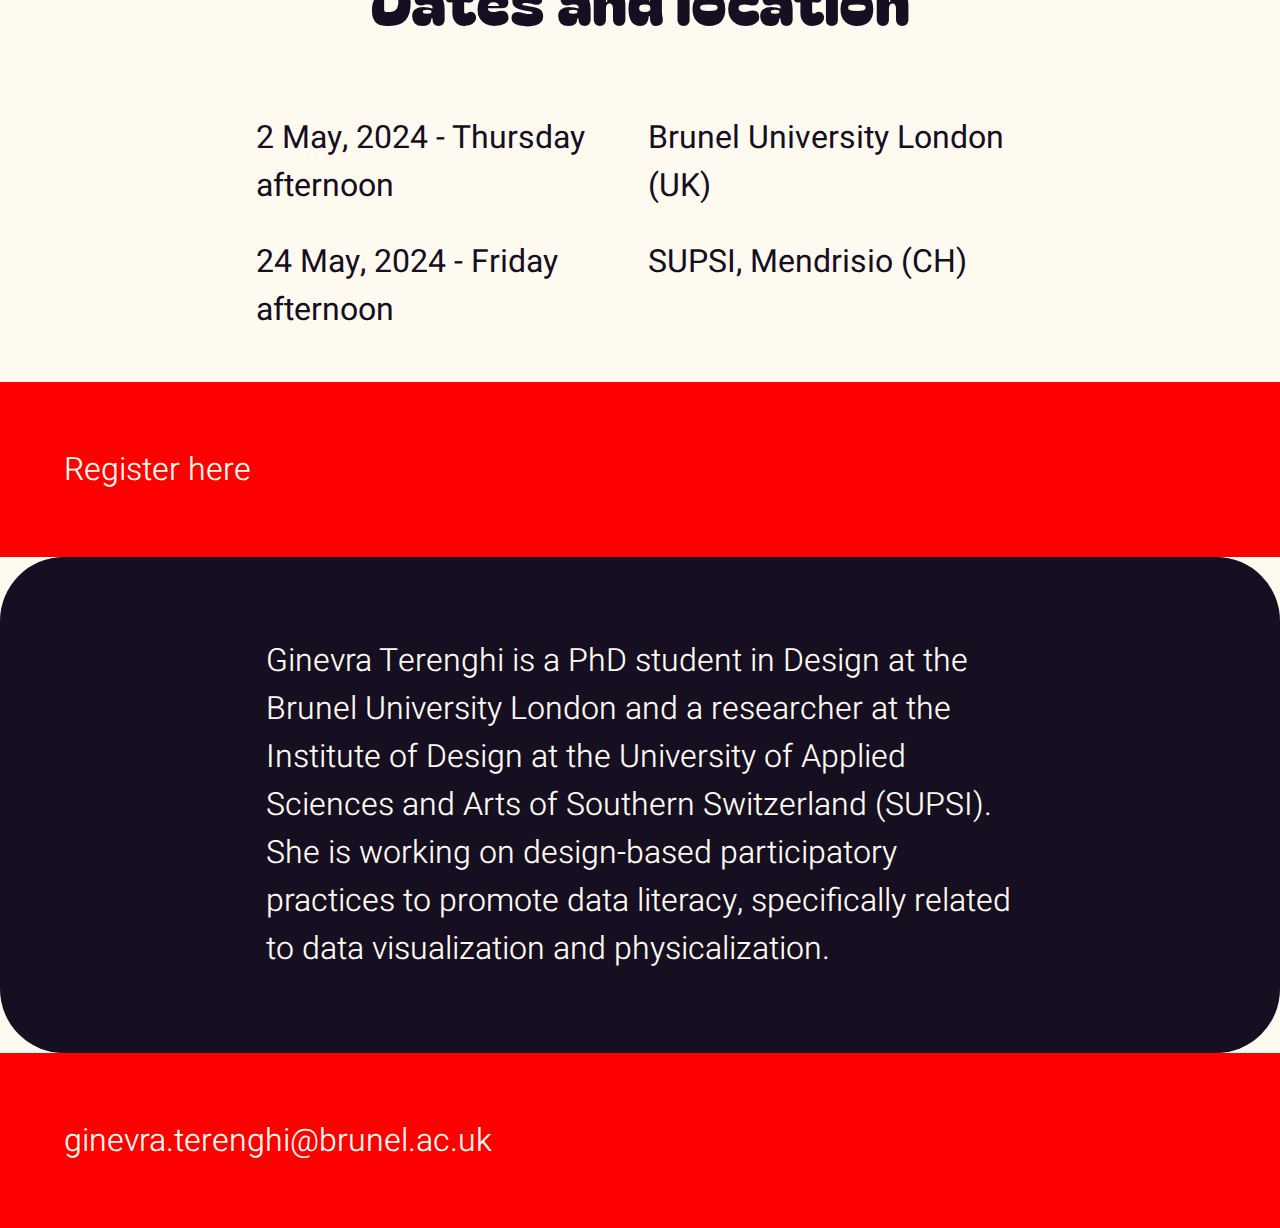
==== commit ea9f27c0: "responsive" ====
--- a/index.html
+++ b/index.html
@@ -112,11 +112,11 @@
 	
 	<div class="main">
 	<!-- second line --->
-	<section class="block-dark">
+	<section class="block-dark-first">
 		<div class="container-language">
 			<div class="box-language box1-language">
 				<p class="text-white date">
-					<a href="index.html">Engl</a>
+					<a href="index.html">En</a>
 				</p>
 			</div>
 			<div class="box-language box1-language">
@@ -148,7 +148,7 @@
 	</section>
 
 	<section class="block">
-		<p class="text-special">
+		<p class="text-special space">
 			Share your experience and take part in the research to identify relevant information to improve the diagnosis of urinary tract infection in women. 
 		</p>
 	</section>
@@ -175,7 +175,7 @@
 	</section>
 
 	<section class="block">
-		<p class="text-special">
+		<p class="text-special space">
 			Dates and location
 		</p>
 	</section>
@@ -197,7 +197,7 @@
 	
 	</section>
 
-	<section class="block">
+	<section class="block space">
 	
 		<div class="container">
 			<div class="box box1">
--- a/css/shape-your-symptoms.css
+++ b/css/shape-your-symptoms.css
@@ -38,7 +38,7 @@
 .main {
 	background-color: #FFFAF0;
 	margin: 0;
-	margin-top:10.7rem;
+	margin-top:5.4rem;
 	padding: 0;
 }
 
@@ -47,8 +47,8 @@
 	background-color: #FF0000;
 	position: fixed; /* Set the navbar to fixed position */
 	top: 0; /* Position the navbar at the top of the page */
-	width: 100%; /* Full width */
-	padding:2rem;
+	/* width: 100%; Full width */
+	padding:1rem;
   }
 
 /* #header-fixed-top {
@@ -58,8 +58,10 @@
 } */
 
 .header-first {
-	padding:2rem;
+	padding:1rem;
 	background-color: #FF0000;
+	padding-bottom: 1rem;
+	margin-bottom:0;
 }
 
 .header-second {
@@ -69,12 +71,22 @@
 	margin:0;
 }
 
+.block-dark-first {
+	padding:1rem;
+	padding-top: 0rem;
+	padding-bottom: 0rem;
+	background-color: #150F21;
+	border-radius: 2rem;
+	margin-bottom:0rem;
+	margin-top:6.9rem;
+}
+
 .block-dark {
 	padding:1rem;
-	padding-top: 3rem;
-	padding-bottom: 3rem;
-	background-color: #150F21;
-	border-radius: 4rem;
+	padding-top: 1rem;
+	padding-bottom: 1rem;
+	background-color: #150F21;
+	border-radius: 2rem;
 	margin-bottom:0rem;
 	margin-top:0rem;
 }
@@ -82,10 +94,10 @@
 
 .block-dark-last {
 	padding:1rem;
-	padding-top: 3rem;
-	padding-bottom: 3rem;
-	background-color: #150F21;
-	border-radius: 4rem;
+	padding-top: 1rem;
+	padding-bottom: 1rem;
+	background-color: #150F21;
+	border-radius: 2rem;
 	margin-bottom:0rem;
 }
 
@@ -95,10 +107,10 @@
   	font-optical-sizing: auto;
   	font-weight: 300;
   	font-style: normal;
-	font-size: 2rem;
+	font-size: 1rem;
 	color: #FFFAF0;
 	text-decoration: none;
-	padding-left:2rem;
+	padding-left:0rem;
 
   }
 
@@ -107,7 +119,6 @@
   	font-optical-sizing: auto;
   	font-weight: 300;
   	font-style: normal;
-	font-size: 2rem;
 	color: #FFFAF0;
 	text-decoration: none;
 	
@@ -118,7 +129,6 @@
   	font-optical-sizing: auto;
   	font-weight: 600;
   	font-style: normal;
-	font-size: 2rem;
 	color: #FFFAF0;
 	text-decoration: none;
 	
@@ -139,8 +149,8 @@
   	font-optical-sizing: auto;
   	font-weight: 400;
   	font-style: normal;
-	font-size: 3rem;
-	line-height: 4rem;
+	font-size: 2rem;
+	line-height: 2.5rem;
 	color: #150F21;
 	text-align: center;
   }
@@ -150,51 +160,51 @@
   	font-optical-sizing: auto;
   	font-weight: 300;
   	font-style: normal;
-	font-size: 2rem;
+	font-size: 1rem;
+	line-height: 1.5rem;
+	color: #FFFAF0;
+	text-align: left;
+	width: 100%;
+	margin-left: auto;
+	margin-right: auto;
+  }
+
+
+  .text-white a {
+	font-family: "Heebo", sans-serif;
+  	font-optical-sizing: auto;
+  	font-weight: 300;
+  	font-style: normal;
 	line-height: 3rem;
 	color: #FFFAF0;
 	text-align: left;
 	width: 60%;
 	margin-left: auto;
 	margin-right: auto;
-  }
-
-  .text-white a {
-	font-family: "Heebo", sans-serif;
-  	font-optical-sizing: auto;
-  	font-weight: 300;
-  	font-style: normal;
-	font-size: 2rem;
+	text-decoration: none;
+  }
+
+  .text-white :hover {
+	font-family: "Heebo", sans-serif;
+  	font-optical-sizing: auto;
+  	font-weight: 600;
+  	font-style: normal;
 	line-height: 3rem;
 	color: #FFFAF0;
 	text-align: left;
 	width: 60%;
 	margin-left: auto;
 	margin-right: auto;
-	text-decoration: none;
-  }
-
-  .text-white :hover {
-	font-family: "Heebo", sans-serif;
-  	font-optical-sizing: auto;
-  	font-weight: 600;
-  	font-style: normal;
-	font-size: 2rem;
-	line-height: 3rem;
-	color: #FFFAF0;
-	text-align: left;
-	width: 60%;
-	margin-left: auto;
-	margin-right: auto;
-  }
+  }
+
 
   .text-dark {
 	font-family: "Heebo", sans-serif;
   	font-optical-sizing: auto;
   	font-weight: 400;
   	font-style: normal;
-	font-size: 2rem;
-	line-height: 3rem;
+	font-size: 1rem;
+	line-height: 1.5em;
 	color: #150F21;
 	text-align: left;
 	margin:0;
@@ -206,10 +216,10 @@
   	font-optical-sizing: auto;
   	font-weight: 200;
   	font-style: normal;
-	font-size: 1.7rem;
-	color: #150F21;
-	text-align: center;
-	margin-top: 5rem;
+	font-size: 1.2rem;
+	color: #150F21;
+	text-align: center;
+	margin-top: 2rem;
 	margin-bottom: 0;
 	padding-bottom: 0;
   }
@@ -218,8 +228,8 @@
 	font-family: "Bagel Fat One", system-ui;
 	font-weight: 400;
 	font-style: normal;
-	font-size: 10rem;
-	line-height: 9rem;
+	font-size: 4rem;
+	line-height: 3.8rem;
 	color: #150F21;
 	text-align: center;
 	padding-top: 0;
@@ -230,26 +240,26 @@
 	font-family: "Bagel Fat One", system-ui;
 	font-weight: 400;
 	font-style: normal;
-	font-size: 4rem;
-	line-height: 5rem;
+	font-size: 2.5rem;
+	line-height: 3rem;
 	color: #150F21;
 	text-align: center;
 	padding-top: 0;
-	margin-top: 5rem;
+	margin-top: 1rem;
 	padding-bottom: 0;
-	/* margin-bottom: 5rem; */
+	margin-bottom: 0rem;
   }
 
 .block {
 	padding:0rem;
-	width: 60%;
+	width: 80%;
 	margin-left: auto;
 	margin-right: auto;
 }
 
 .block-pic {
 	padding:0rem;
-	width: 40%;
+	width: 70%;
 	margin-left: auto;
 	margin-right: auto;
 	margin-bottom:-4px;
@@ -258,7 +268,7 @@
 
 .hand {
 	padding:0rem;
-	margin-left: 40%;
+	margin-left: 20%;
 	margin-right: 0;
 }
 
@@ -303,11 +313,11 @@
 
 .container-language {
     display: flex;
-    justify-content: space-between;
-    width: 10%;
-	margin-left: auto; 
-	margin-right: 0;
-	padding-right: 3rem;
+		justify-content: space-between;
+		width: 30%;
+		margin-left: auto; 
+		margin-right: 0;
+		padding-right: 1rem;
 }
 
 
@@ -325,7 +335,7 @@
 
 
 .space {
-	margin-bottom:5rem;
+	margin-bottom:1rem;
 }
 
 .space2 {
@@ -341,6 +351,190 @@
 
 /* _________________________break point_________________________________ */
 
-@media (min-width: 900px) {
+@media (min-width: 800px) {
+
+	.navbar {
+		overflow: hidden;
+		background-color: #FF0000;
+		position: fixed; /* Set the navbar to fixed position */
+		top: 0; /* Position the navbar at the top of the page */
+		width: 100%; /* Full width */
+		padding:2rem;
+	  }
+	  
+	  .shape-top {
+		font-family: "Heebo", sans-serif;
+		  font-optical-sizing: auto;
+		  font-weight: 300;
+		  font-style: normal;
+		font-size: 2rem;
+		color: #FFFAF0;
+		text-decoration: none;
+		padding-left:2rem;
+	
+	  }
+
+	  .container-language {
+		display: flex;
+		justify-content: space-between;
+		width: 10%;
+		margin-left: auto; 
+		margin-right: 0;
+		padding-right: 3rem;
+	}
+
+	  .text-white {
+	font-family: "Heebo", sans-serif;
+  	font-optical-sizing: auto;
+  	font-weight: 300;
+  	font-style: normal;
+	font-size: 2rem;
+	line-height: 3rem;
+	color: #FFFAF0;
+	text-align: left;
+	width: 60%;
+	margin-left: auto;
+	margin-right: auto;
+  }
+
+  .block-dark {
+	padding:1rem;
+	padding-top: 3rem;
+	padding-bottom: 3rem;
+	background-color: #150F21;
+	border-radius: 4rem;
+	margin-bottom:0rem;
+	margin-top:0rem;
+}
+
+.block-dark-first {
+	padding:2rem;
+	padding-top: 3rem;
+	padding-bottom: 3rem;
+	background-color: #150F21;
+	border-radius: 4rem;
+	margin-bottom:0rem;
+	margin-top:0rem;
+}
+  
+.main {
+	background-color: #FFFAF0;
+	margin: 0;
+	margin-top:10.7rem;
+	padding: 0;
+}
+
+.text-question {
+	font-family: "Heebo", sans-serif;
+  	font-optical-sizing: auto;
+  	font-weight: 400;
+  	font-style: normal;
+	font-size: 3rem;
+	line-height: 4rem;
+	color: #150F21;
+	text-align: center;
+  }
+
+
+  .block {
+	padding:0rem;
+	width: 60%;
+	margin-left: auto;
+	margin-right: auto;
+}
+
+
+.text-little {
+	font-family: "Heebo", sans-serif;
+  	font-optical-sizing: auto;
+  	font-weight: 200;
+  	font-style: normal;
+	font-size: 1.7rem;
+	color: #150F21;
+	text-align: center;
+	margin-top: 5rem;
+	margin-bottom: 0;
+	padding-bottom: 0;
+  }
+
+
+  .text-title {
+	font-family: "Bagel Fat One", system-ui;
+	font-weight: 400;
+	font-style: normal;
+	font-size: 10rem;
+	line-height: 9rem;
+	color: #150F21;
+	text-align: center;
+	padding-top: 0;
+	margin-top: 0;
+  }
+
+  .hand {
+	padding:0rem;
+	margin-left: 40%;
+	margin-right: 0;
+}
+
+
+
+.text-special {
+	font-family: "Bagel Fat One", system-ui;
+	font-weight: 400;
+	font-style: normal;
+	font-size: 4rem;
+	line-height: 5rem;
+	color: #150F21;
+	text-align: center;
+	padding-top: 0;
+	margin-top: 5rem;
+	padding-bottom: 0;
+	/* margin-bottom: 5rem; */
+  }
+
+  .block-pic {
+	padding:0rem;
+	width: 40%;
+	margin-left: auto;
+	margin-right: auto;
+	margin-bottom:-4px;
+	padding-bottom:0;
+}
+
+.block-dark-last {
+	padding:1rem;
+	padding-top: 3rem;
+	padding-bottom: 3rem;
+	background-color: #150F21;
+	border-radius: 4rem;
+	margin-bottom:0rem;
+}
+
+.text-dark {
+	font-family: "Heebo", sans-serif;
+  	font-optical-sizing: auto;
+  	font-weight: 400;
+  	font-style: normal;
+	font-size: 2rem;
+	line-height: 3rem;
+	color: #150F21;
+	text-align: left;
+	margin:0;
+	padding:0;
+  }
+
+  .text-white-right {
+	text-align: left;
+  }
+
+
+  .header-first {
+	padding:2rem;
+	background-color: #FF0000;
+}
+
+.space {
+	margin-bottom:3rem;
+}
 
 }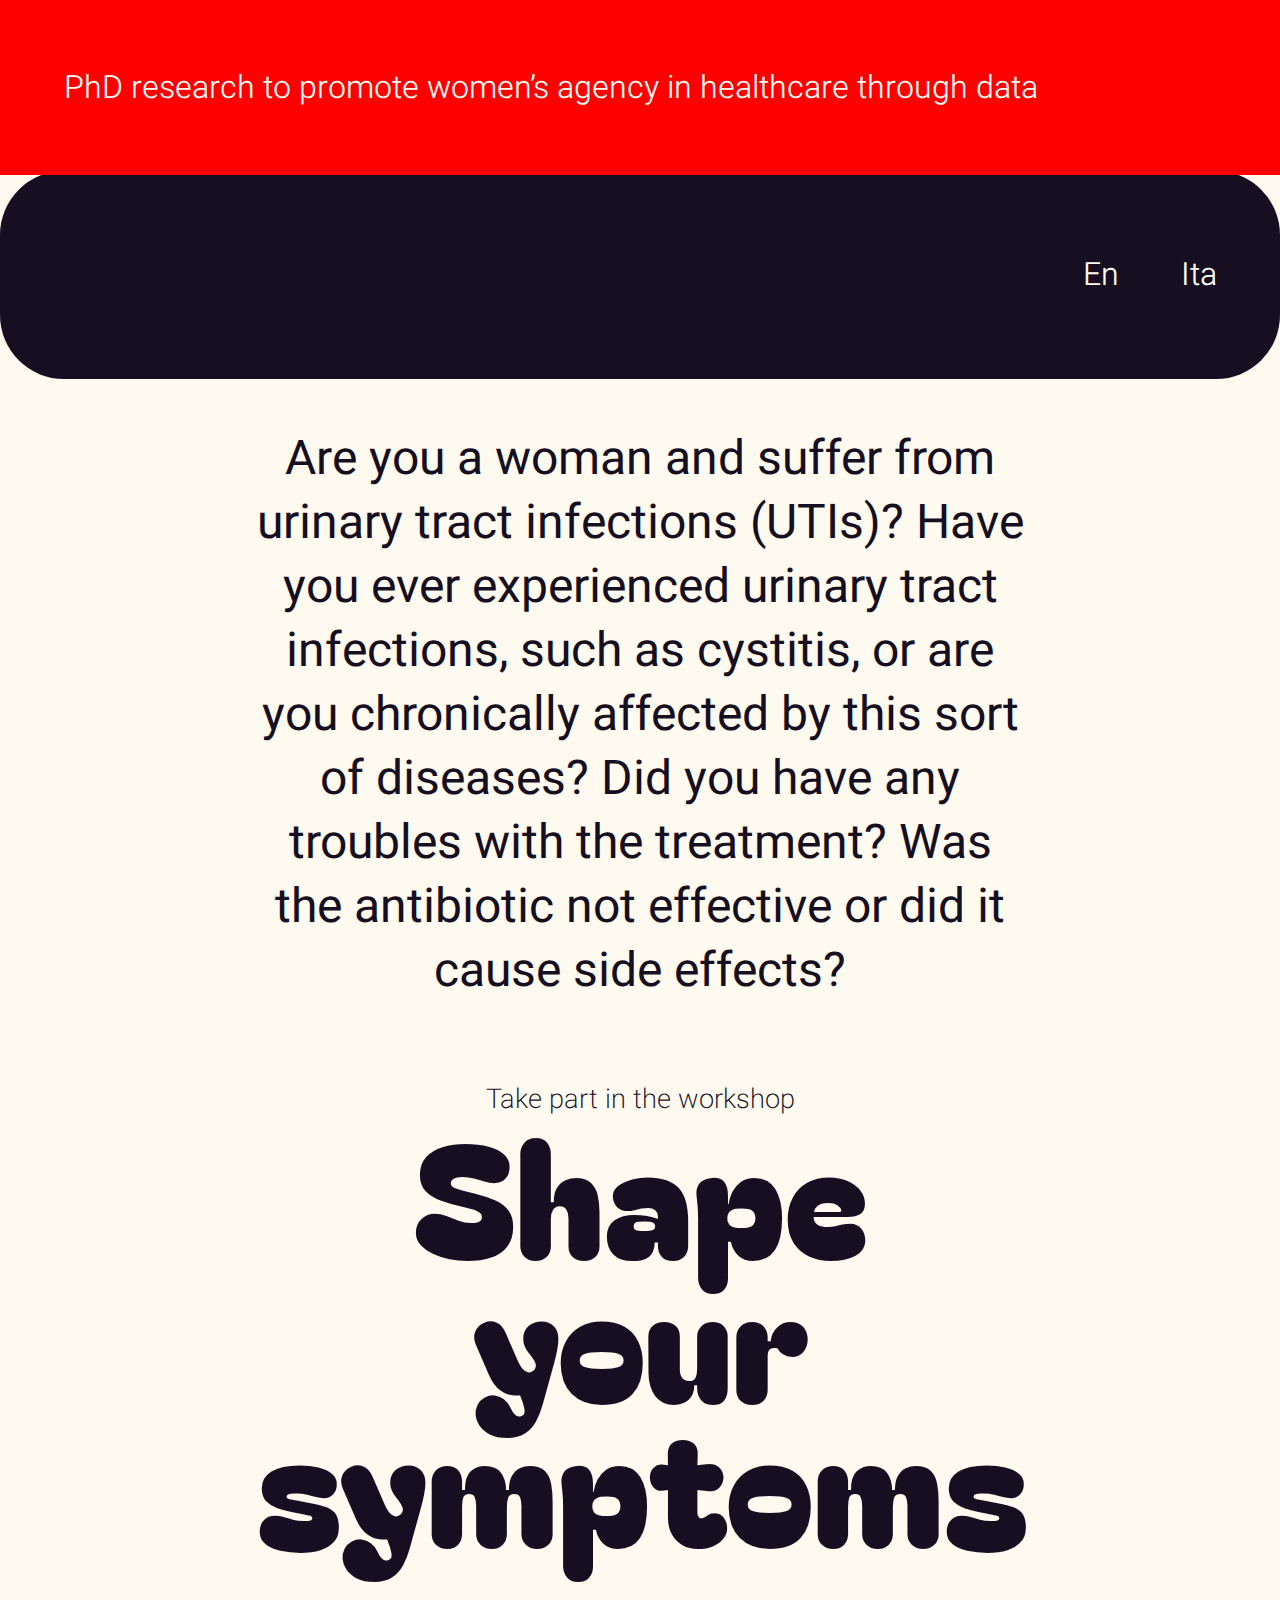
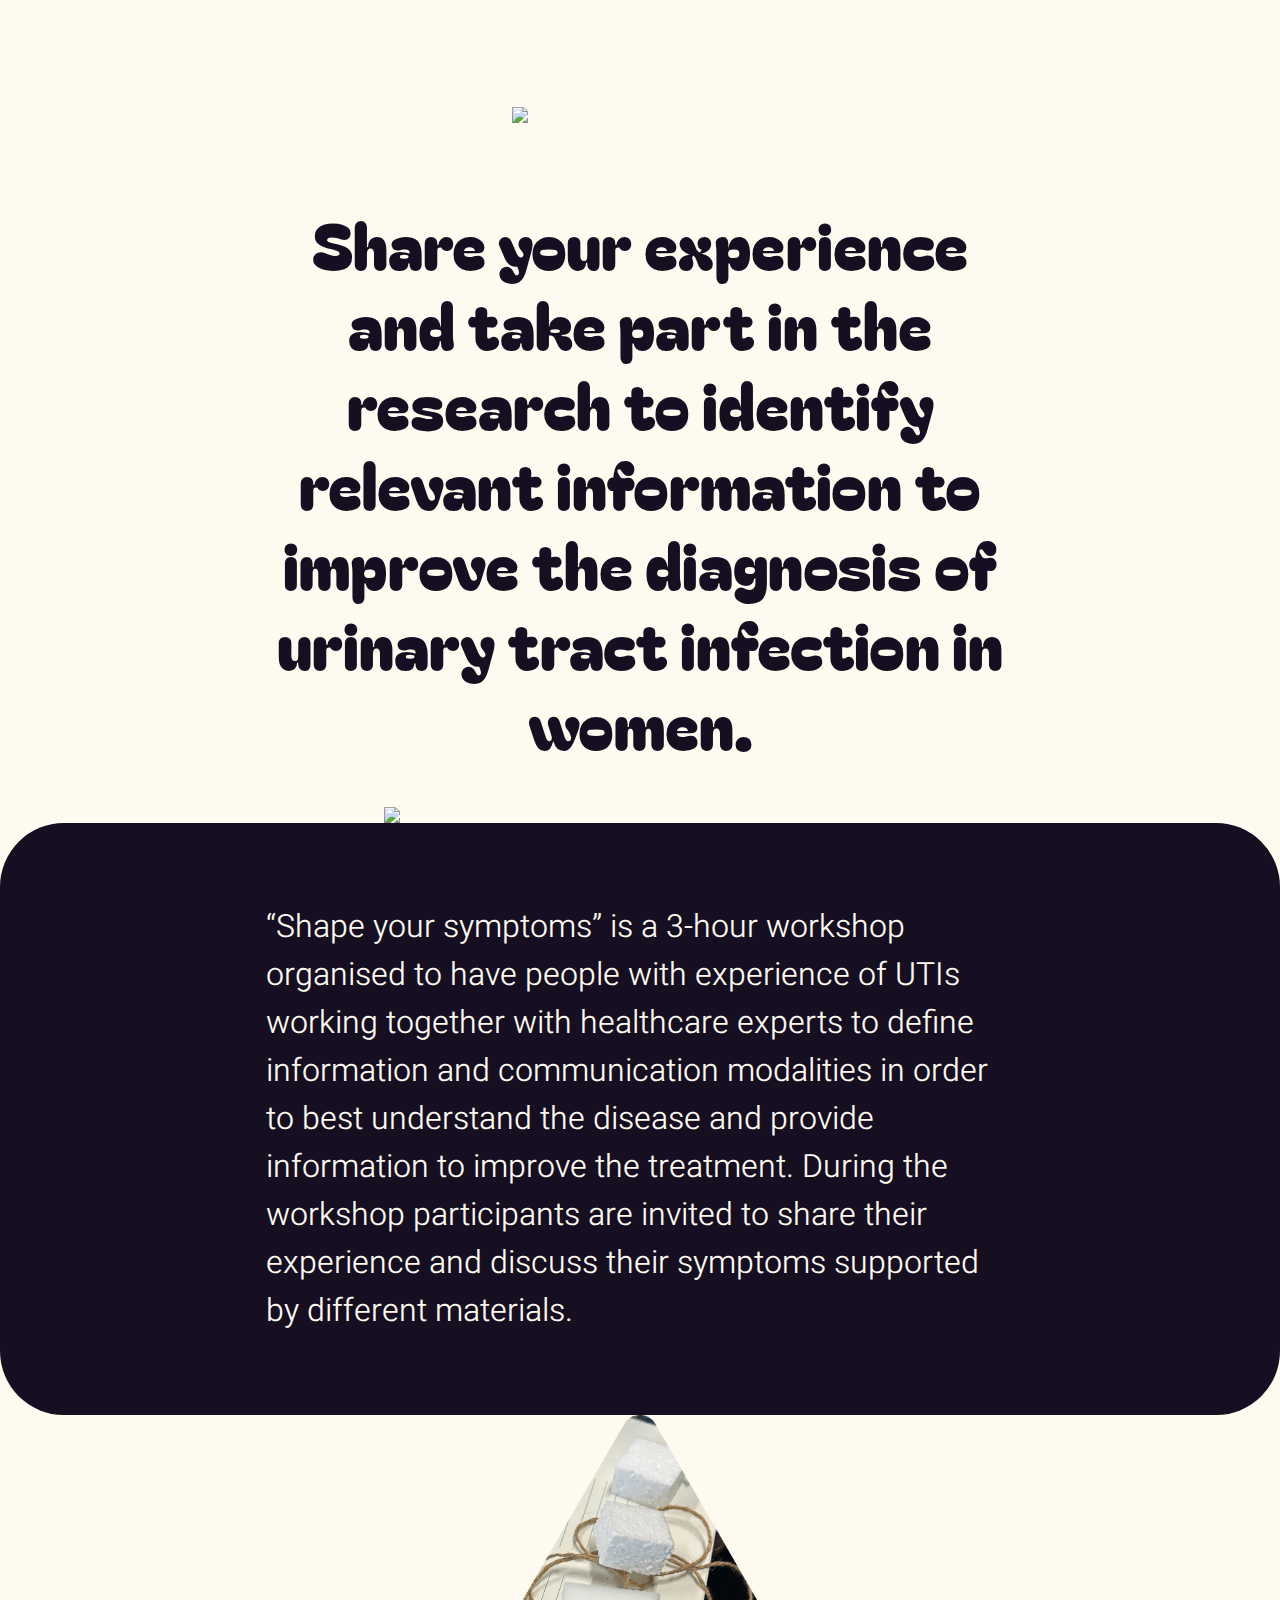
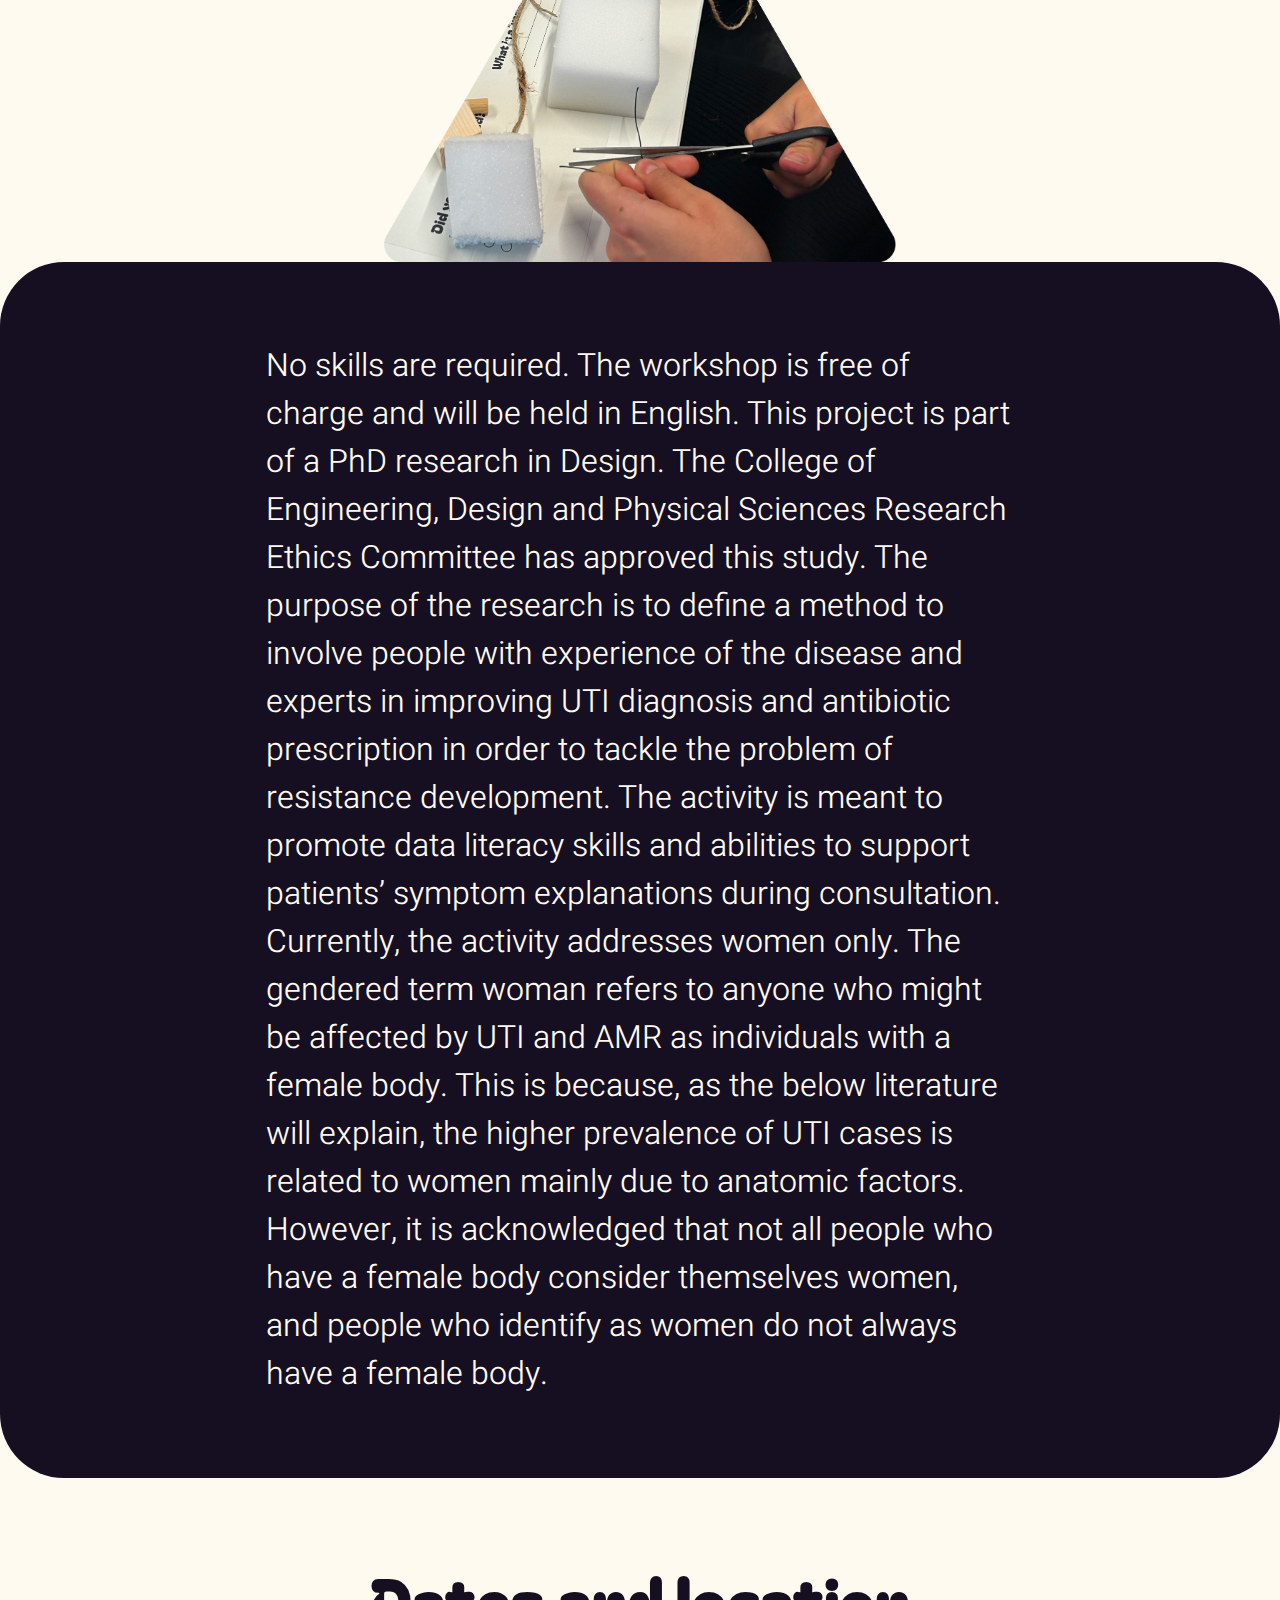
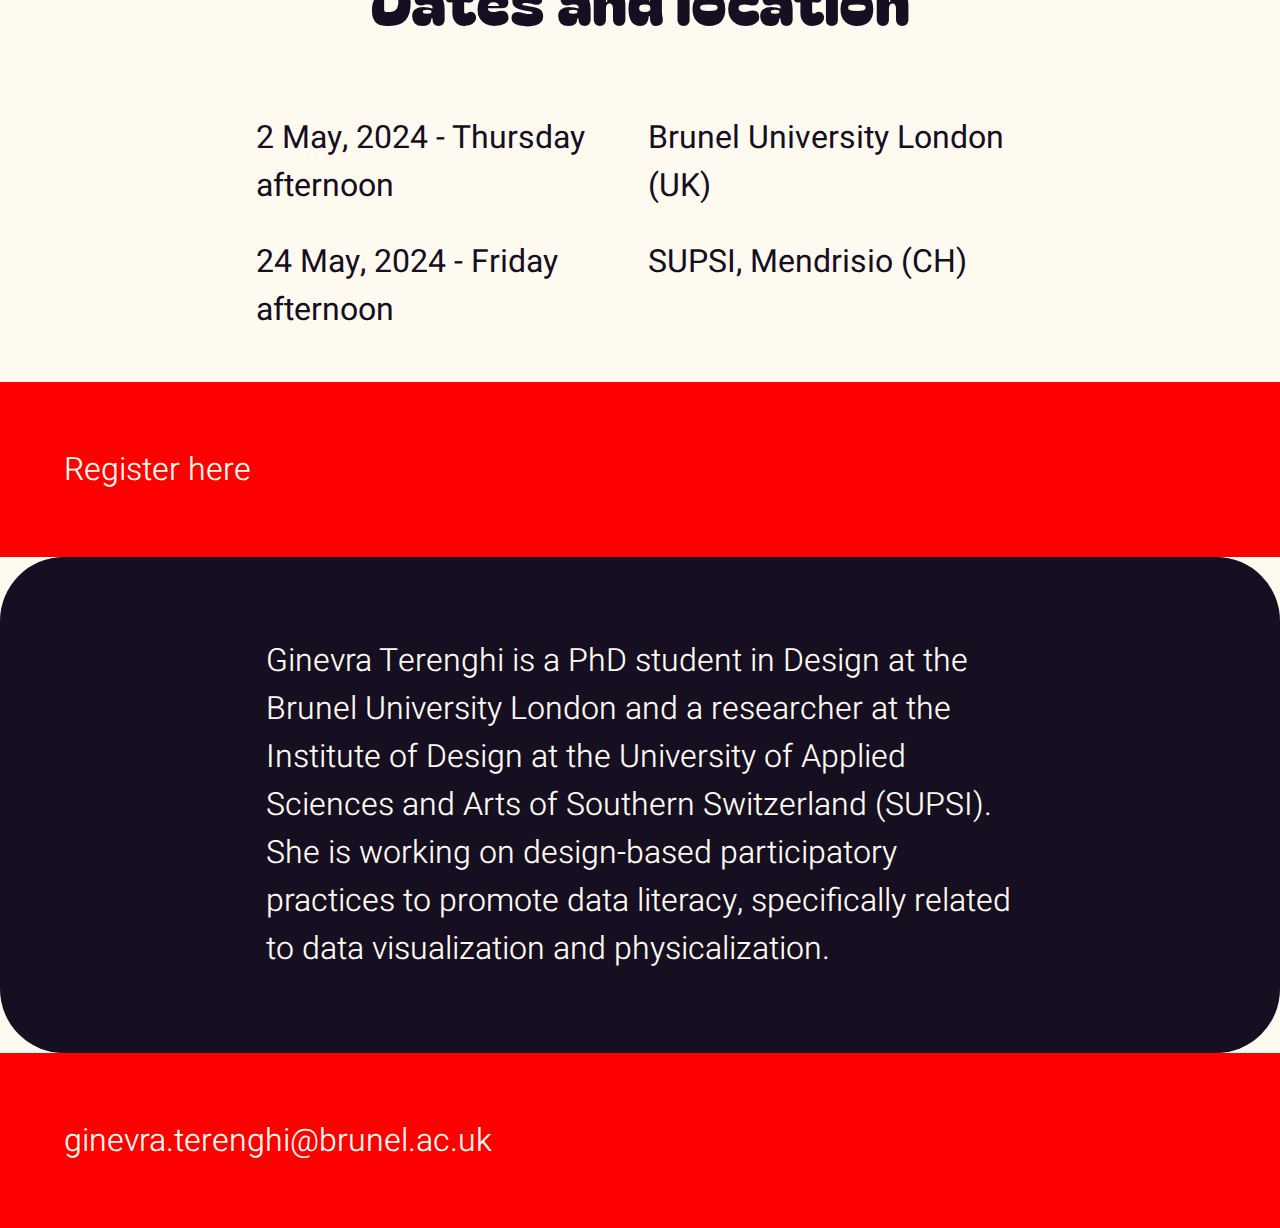
==== commit 1826a32e: "typo" ====
--- a/index.html
+++ b/index.html
@@ -130,7 +130,7 @@
 
 	<section class="block">
 		<p class="text-question">
-			Are you a women and suffer from urinary tract infections (UTIs)? Have you ever experienced urinary tract infections, such as cystitis, or are you chronically affected by this sort of diseases? Did you have any troubles with the treatment? Was the antibiotic not effective or did it cause side effects? 
+			Are you a woman and suffer from urinary tract infections (UTIs)? Have you ever experienced urinary tract infections, such as cystitis, or are you chronically affected by this sort of diseases? Did you have any troubles with the treatment? Was the antibiotic not effective or did it cause side effects? 
 		</p>
 	</section>
 
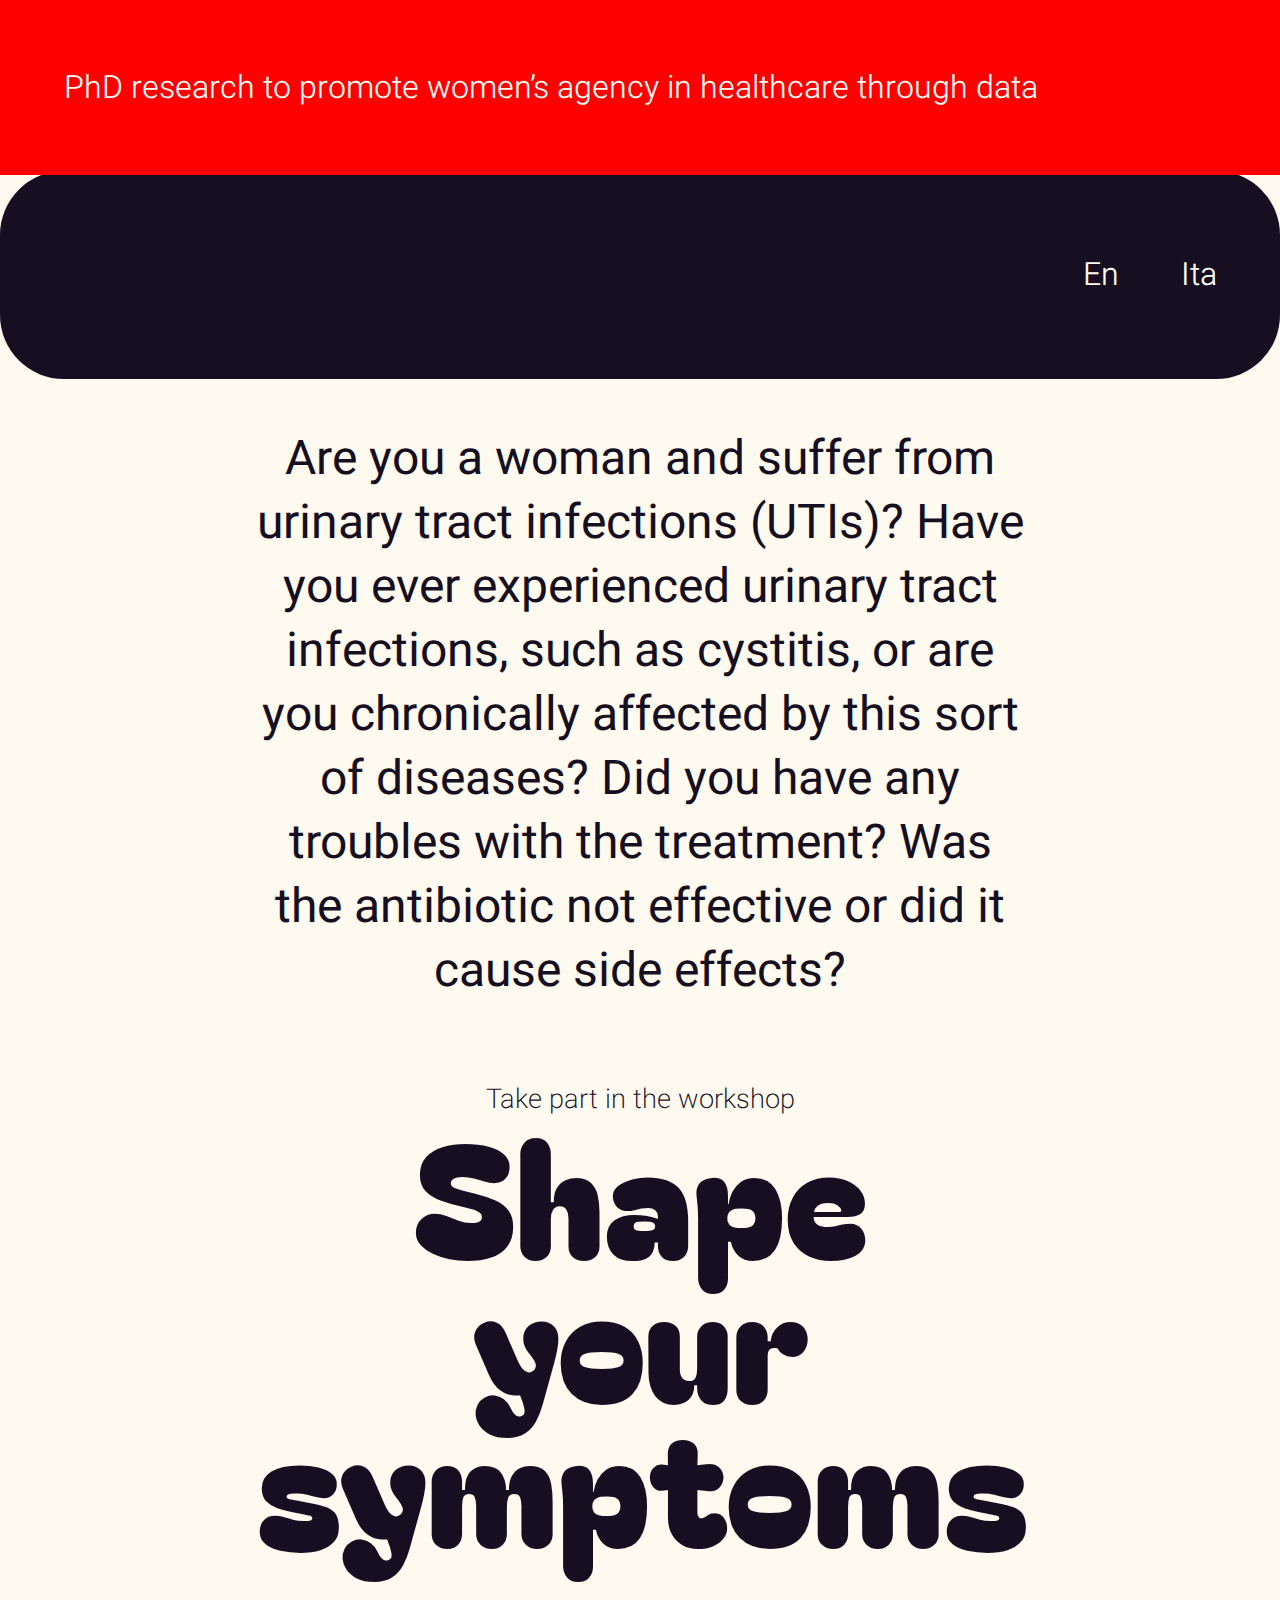
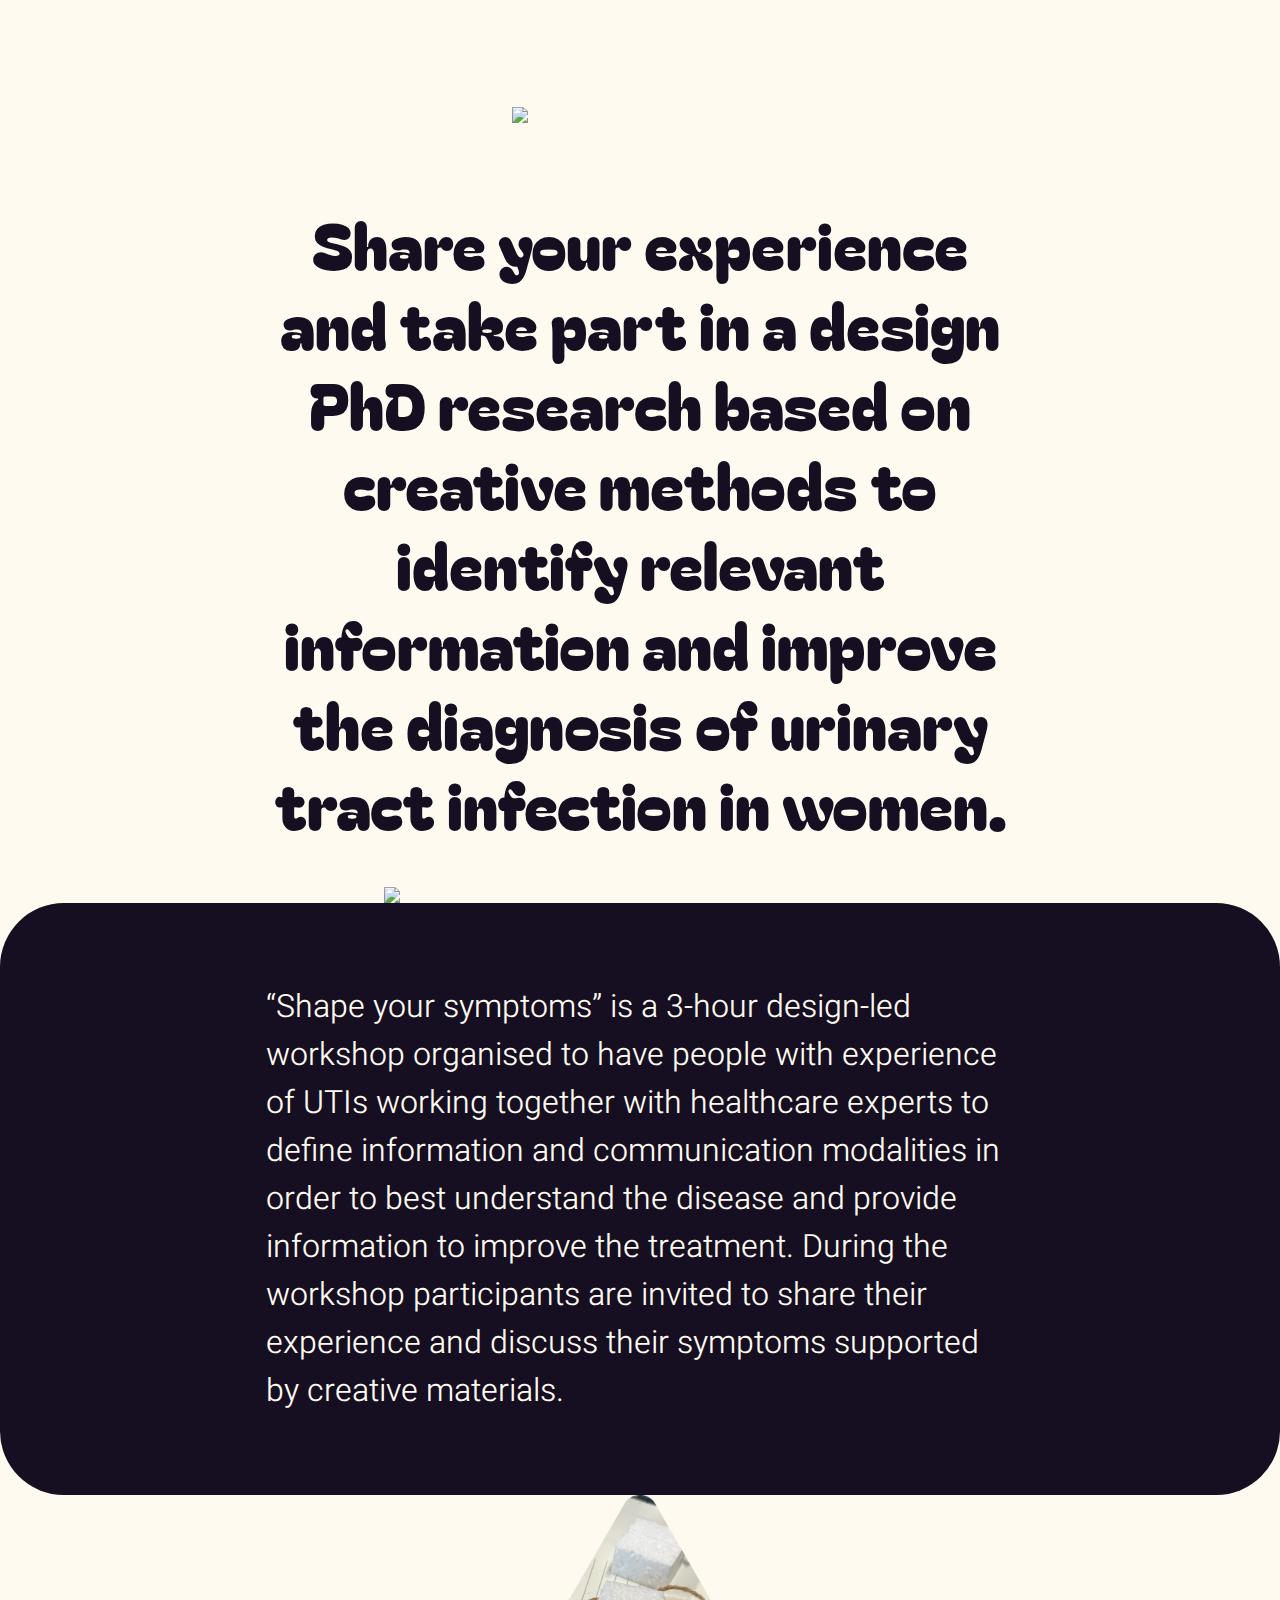
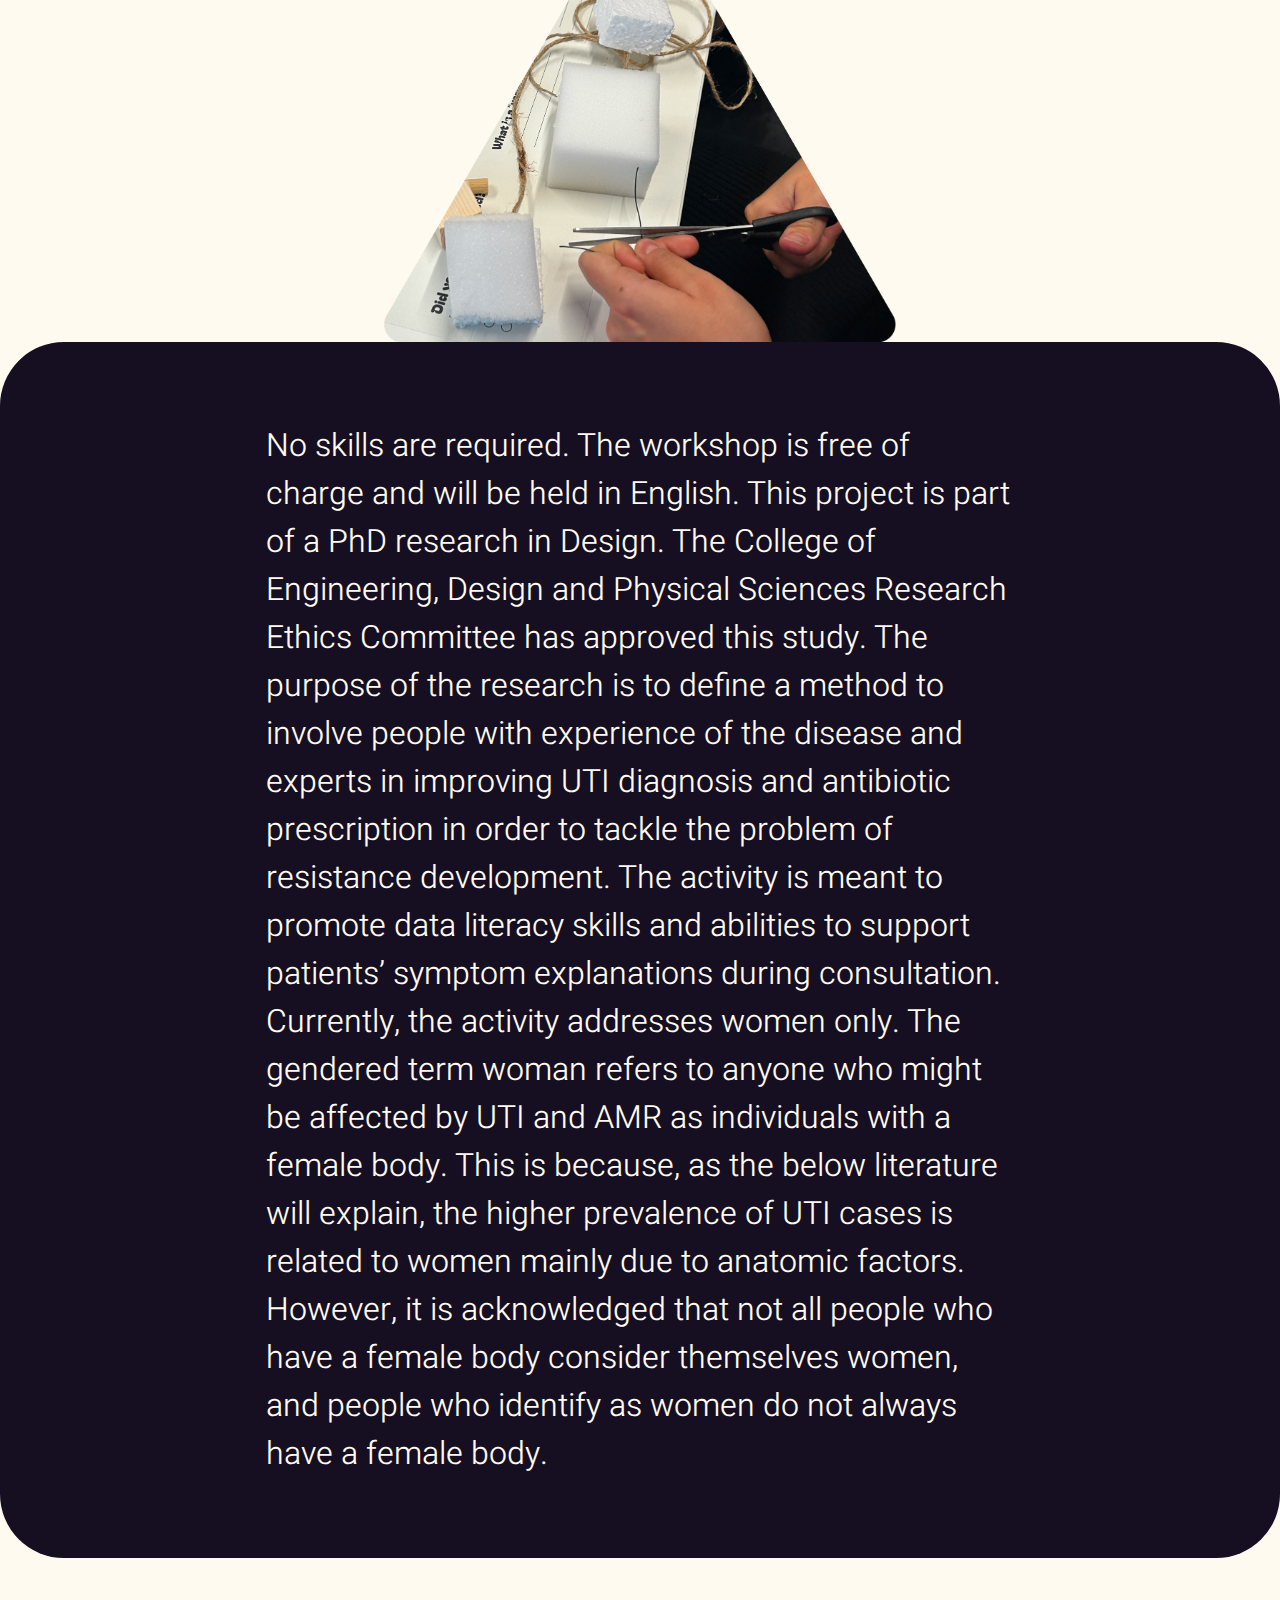
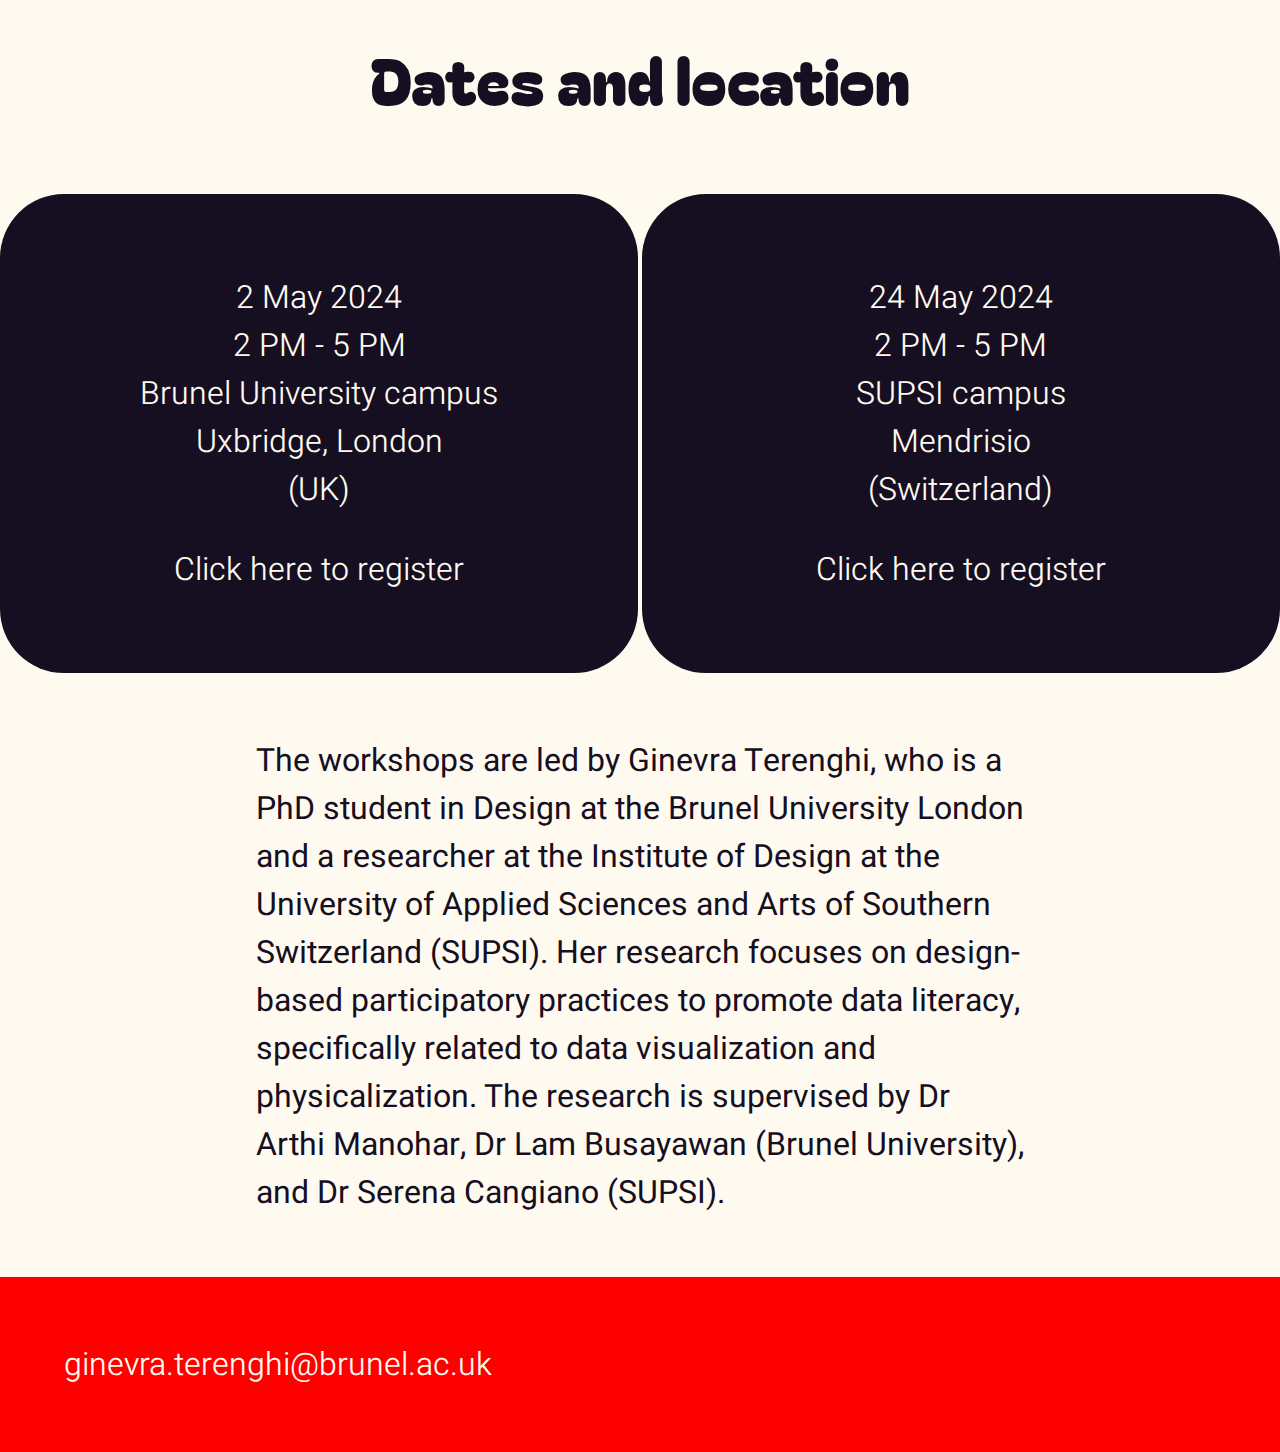
==== commit d87cc5f4: "link to registration and adjustments after review" ====
--- a/index.html
+++ b/index.html
@@ -149,7 +149,7 @@
 
 	<section class="block">
 		<p class="text-special space">
-			Share your experience and take part in the research to identify relevant information to improve the diagnosis of urinary tract infection in women. 
+			Share your experience and take part in a design PhD research based on creative methods to identify relevant information and improve the diagnosis of urinary tract infection in women. 
 		</p>
 	</section>
 
@@ -159,7 +159,7 @@
 
 	<section class="block-dark">
 		<p class="text-white">
-			“Shape your symptoms” is a 3-hour workshop organised to have people with experience of UTIs working together with healthcare experts to define information and communication modalities in order to best understand the disease and provide information to improve the treatment. During the workshop participants are invited to share their experience and discuss their symptoms supported by different materials.
+			“Shape your symptoms” is a 3-hour design-led workshop organised to have people with experience of UTIs working together with healthcare experts to define information and communication modalities in order to best understand the disease and provide information to improve the treatment. During the workshop participants are invited to share their experience and discuss their symptoms supported by creative materials.
 		</p>
 	</section>
 
@@ -180,6 +180,56 @@
 		</p>
 	</section>
 
+
+
+
+
+
+
+
+
+	<div class="container-workshop">
+
+		<section class="block-workshop-left">
+			<p class="text-workshop">
+				2 May 2024
+				<br>2 PM - 5 PM
+				<br>Brunel University campus 
+				<br>Uxbridge, London
+				<br>(UK)
+			</p>
+			
+			<p class="link-registration">
+				<a href="https://forms.office.com/e/2D7YC5SaD6" target="_blank">Click here to register</a>
+			</p>
+		</section>
+
+
+		<section class="block-workshop-right">
+			<p class="text-workshop">
+				24 May 2024
+				<br>2 PM - 5 PM
+				<br>SUPSI campus 
+				<br>Mendrisio
+				<br>(Switzerland)
+			</p>
+			
+			<p class="link-registration">
+				<a href="https://forms.office.com/e/XMLJAUS5BE" target="_blank">Click here to register</a>
+			</p>
+		</section>
+
+	</div>
+
+	
+
+
+
+
+
+<!-- 
+	VECCHIO ORDINE DI REGISTRAZIONE CON UNICO LINK
+	
 	<section class="block">
 	
 		<div class="container">
@@ -190,7 +240,7 @@
 			</div>
 			<div class="box box2">
 				<p class="text-dark">
-					Brunel University London (UK)
+					Brunel University London, Uxbridge
 				</p>
 			</div>
 		</div>
@@ -214,19 +264,21 @@
 	
 	</section>
 
-	<!-- register here --->
+
+
 		<section class="header-first">
 			<p class="shape-top">
-				<a href="https://forms.office.com/pages/responsepage.aspx?id=sZetTDVZA0GoZletmKFRfliASOpH655BlayQ9qJbtXpUMEQzQVNXMjlOWEQzQ1RLNllTWk9QUE1ZMS4u" target="_blank">Register here</a>
+				<a href="https://forms.office.com/pages/responsepage.aspx?id=sZetTDVZA0GoZletmKFRfliASOpH655BlayQ9qJbtXpUMEQzQVNXMjlOWEQzQ1RLNllTWk9QUE1ZMS4u" target="_blank">Register here for the workshop in Mendrisio (CH)</a>
 			</p>
 		</section>
-	
-	<section class="block-dark-last">
-		<p class="text-white">
-			Ginevra Terenghi is a PhD student in Design at the Brunel University London and a researcher at the Institute of Design at the University of Applied Sciences and Arts of Southern Switzerland (SUPSI). She is working on design-based participatory practices to promote data literacy, specifically related to data visualization and physicalization.
-		</p>
-	</section>
-
+-->
+	
+	
+	<section class="block">
+		<p class="text-author">
+			The workshops are led by Ginevra Terenghi, who is a PhD student in Design at the Brunel University London and a researcher at the Institute of Design at the University of Applied Sciences and Arts of Southern Switzerland (SUPSI). Her research focuses on design-based participatory practices to promote data literacy, specifically related to data visualization and physicalization. The research is supervised by Dr Arthi Manohar, Dr Lam Busayawan (Brunel University), and Dr Serena Cangiano (SUPSI).
+		</p>
+	</section>
 
 	<!-- mail --->
 	<section class="header-first">
--- a/css/shape-your-symptoms.css
+++ b/css/shape-your-symptoms.css
@@ -114,6 +114,22 @@
 
   }
 
+  .link-registration {
+	font-family: "Heebo", sans-serif;
+  	font-optical-sizing: auto;
+  	font-weight: 300;
+  	font-style: normal;
+	font-size: 1rem;
+	color: #FFFAF0;
+	text-decoration: none;
+	padding-left:0rem;
+	text-align: center;
+
+  }
+
+
+
+
   .shape-top a {
 	font-family: "Heebo", sans-serif;
   	font-optical-sizing: auto;
@@ -134,6 +150,26 @@
 	
   }
 
+  .link-registration a {
+	font-family: "Heebo", sans-serif;
+  	font-optical-sizing: auto;
+  	font-weight: 300;
+  	font-style: normal;
+	color: #FFFAF0;
+	text-decoration: none;
+	
+  }
+
+  .link-registration :hover {
+	font-family: "Heebo", sans-serif;
+  	font-optical-sizing: auto;
+  	font-weight: 600;
+  	font-style: normal;
+	color: #FFFAF0;
+	text-decoration: none;
+	
+  }
+
   .language-top {
 	font-family: "Heebo", sans-serif;
   	font-optical-sizing: auto;
@@ -155,15 +191,43 @@
 	text-align: center;
   }
 
-  .text-white {
-	font-family: "Heebo", sans-serif;
-  	font-optical-sizing: auto;
-  	font-weight: 300;
+  .text-author {
+	font-family: "Heebo", sans-serif;
+  	font-optical-sizing: auto;
+  	font-weight: 400;
   	font-style: normal;
 	font-size: 1rem;
 	line-height: 1.5rem;
-	color: #FFFAF0;
-	text-align: left;
+	color: #150F21;
+	text-align: left;
+	padding-bottom:1rem;
+	padding-top:1rem;
+	
+  }
+
+  .text-white {
+	font-family: "Heebo", sans-serif;
+  	font-optical-sizing: auto;
+  	font-weight: 300;
+  	font-style: normal;
+	font-size: 1rem;
+	line-height: 1.5rem;
+	color: #FFFAF0;
+	text-align: left;
+	width: 100%;
+	margin-left: auto;
+	margin-right: auto;
+  }
+
+  .text-workshop {
+	font-family: "Heebo", sans-serif;
+  	font-optical-sizing: auto;
+  	font-weight: 300;
+  	font-style: normal;
+	font-size: 1rem;
+	line-height: 1.5rem;
+	color: #FFFAF0;
+	text-align: center;
 	width: 100%;
 	margin-left: auto;
 	margin-right: auto;
@@ -251,10 +315,8 @@
   }
 
 .block {
-	padding:0rem;
-	width: 80%;
-	margin-left: auto;
-	margin-right: auto;
+	margin-left: 1rem;
+	margin-right: 1rem;
 }
 
 .block-pic {
@@ -294,6 +356,12 @@
 	margin-bottom:0rem;
 }
 
+.container-workshop {
+    width: 100%;
+	padding-top:0rem;
+	margin-bottom:0rem;
+}
+
 .box {
     width: 100%; /* Adjusts the width of each box to fit side by side in the container */
     padding-top: 0;
@@ -310,6 +378,23 @@
 	width: 50%;
 	padding-top: 0;
 }
+
+.w1 {
+	align-items: left;
+	padding: 0rem;
+	margin: 0rem;
+	padding-top: 0;
+	width: 90%;
+}
+
+.w2 {
+	align-items: right;
+	padding: 0rem;
+	margin: 0rem;
+	padding-top: 0;
+	width: 90%;
+}
+
 
 .container-language {
     display: flex;
@@ -343,8 +428,34 @@
 }
 
 
-
-
+.block-workshop-left {
+	padding:1rem;
+	padding-top: 1rem;
+	padding-bottom: 1rem;
+	background-color: #150F21;
+	border-radius: 4rem;
+	margin-bottom:0rem;
+	margin-top:0rem;
+}
+
+.block-workshop-right {
+	padding:1rem;
+	padding-top: 1rem;
+	padding-bottom: 1rem;
+	background-color: #150F21;
+	border-radius: 4rem;
+	margin-bottom:0rem;
+	margin-top:0.2rem;
+}
+
+.block-author {
+	padding:0rem;
+	padding-top:3rem;
+	padding-bottom:3rem;
+	width: 1%;
+	margin-left: auto;
+	margin-right: auto;
+}
 
 
 
@@ -407,6 +518,30 @@
 	margin-top:0rem;
 }
 
+.block-workshop-left {
+	padding:1rem;
+	padding-top: 3rem;
+	margin-right:0.1rem;
+	padding-bottom: 3rem;
+	background-color: #150F21;
+	border-radius: 4rem;
+	margin-bottom:0rem;
+	margin-top:0rem;
+	width: 48%;
+}
+
+.block-workshop-right {
+	padding:1rem;
+	margin-left:0.1rem;
+	padding-top: 3rem;
+	padding-bottom: 3rem;
+	background-color: #150F21;
+	border-radius: 4rem;
+	margin-bottom:0rem;
+	margin-top:0rem;
+	width: 48%;
+}
+
 .block-dark-first {
 	padding:2rem;
 	padding-top: 3rem;
@@ -443,6 +578,15 @@
 	margin-right: auto;
 }
 
+.block-author {
+	padding:0rem;
+	padding-top:3rem;
+	padding-bottom:3rem;
+	width: 60%;
+	margin-left: auto;
+	margin-right: auto;
+}
+
 
 .text-little {
 	font-family: "Heebo", sans-serif;
@@ -537,4 +681,76 @@
 	margin-bottom:3rem;
 }
 
+.w1 {
+	padding: 0rem;
+	margin: 0rem;
+	padding-top: 0;
+	width: 48%;
+}
+
+.w2 {
+	padding: 0rem;
+	margin: 0rem;
+	padding-top: 0;
+	width: 48%;
+}
+
+.container-workshop {
+    display: flex;
+    width: 100%;
+	padding-top:2rem;
+	margin-bottom:0rem;
+}
+
+.text-author {
+	font-family: "Heebo", sans-serif;
+  	font-optical-sizing: auto;
+  	font-weight: 400;
+  	font-style: normal;
+	font-size: 2rem;
+	line-height: 3rem;
+	color: #150F21;
+	text-align: left;ì
+  }
+  
+  .text-workshop {
+	font-family: "Heebo", sans-serif;
+  	font-optical-sizing: auto;
+  	font-weight: 300;
+  	font-style: normal;
+	font-size: 2rem;
+	line-height: 3rem;
+	color: #FFFAF0;
+	text-align: center;
+	width: 100%;
+	margin-left: auto;
+	margin-right: auto;
+  }
+
+  .link-registration {
+	font-family: "Heebo", sans-serif;
+  	font-optical-sizing: auto;
+  	font-weight: 300;
+  	font-style: normal;
+	font-size: 2rem;
+	color: #FFFAF0;
+	text-decoration: none;
+	padding-left:0rem;
+	text-align: center;
+
+  }
+
+  .text-author {
+	font-family: "Heebo", sans-serif;
+  	font-optical-sizing: auto;
+  	font-weight: 400;
+  	font-style: normal;
+	font-size: 2rem;
+	line-height: 3rem;
+	color: #150F21;
+	text-align: left;
+	padding-bottom:2rem;
+	padding-top:2rem;
+  }
+
 }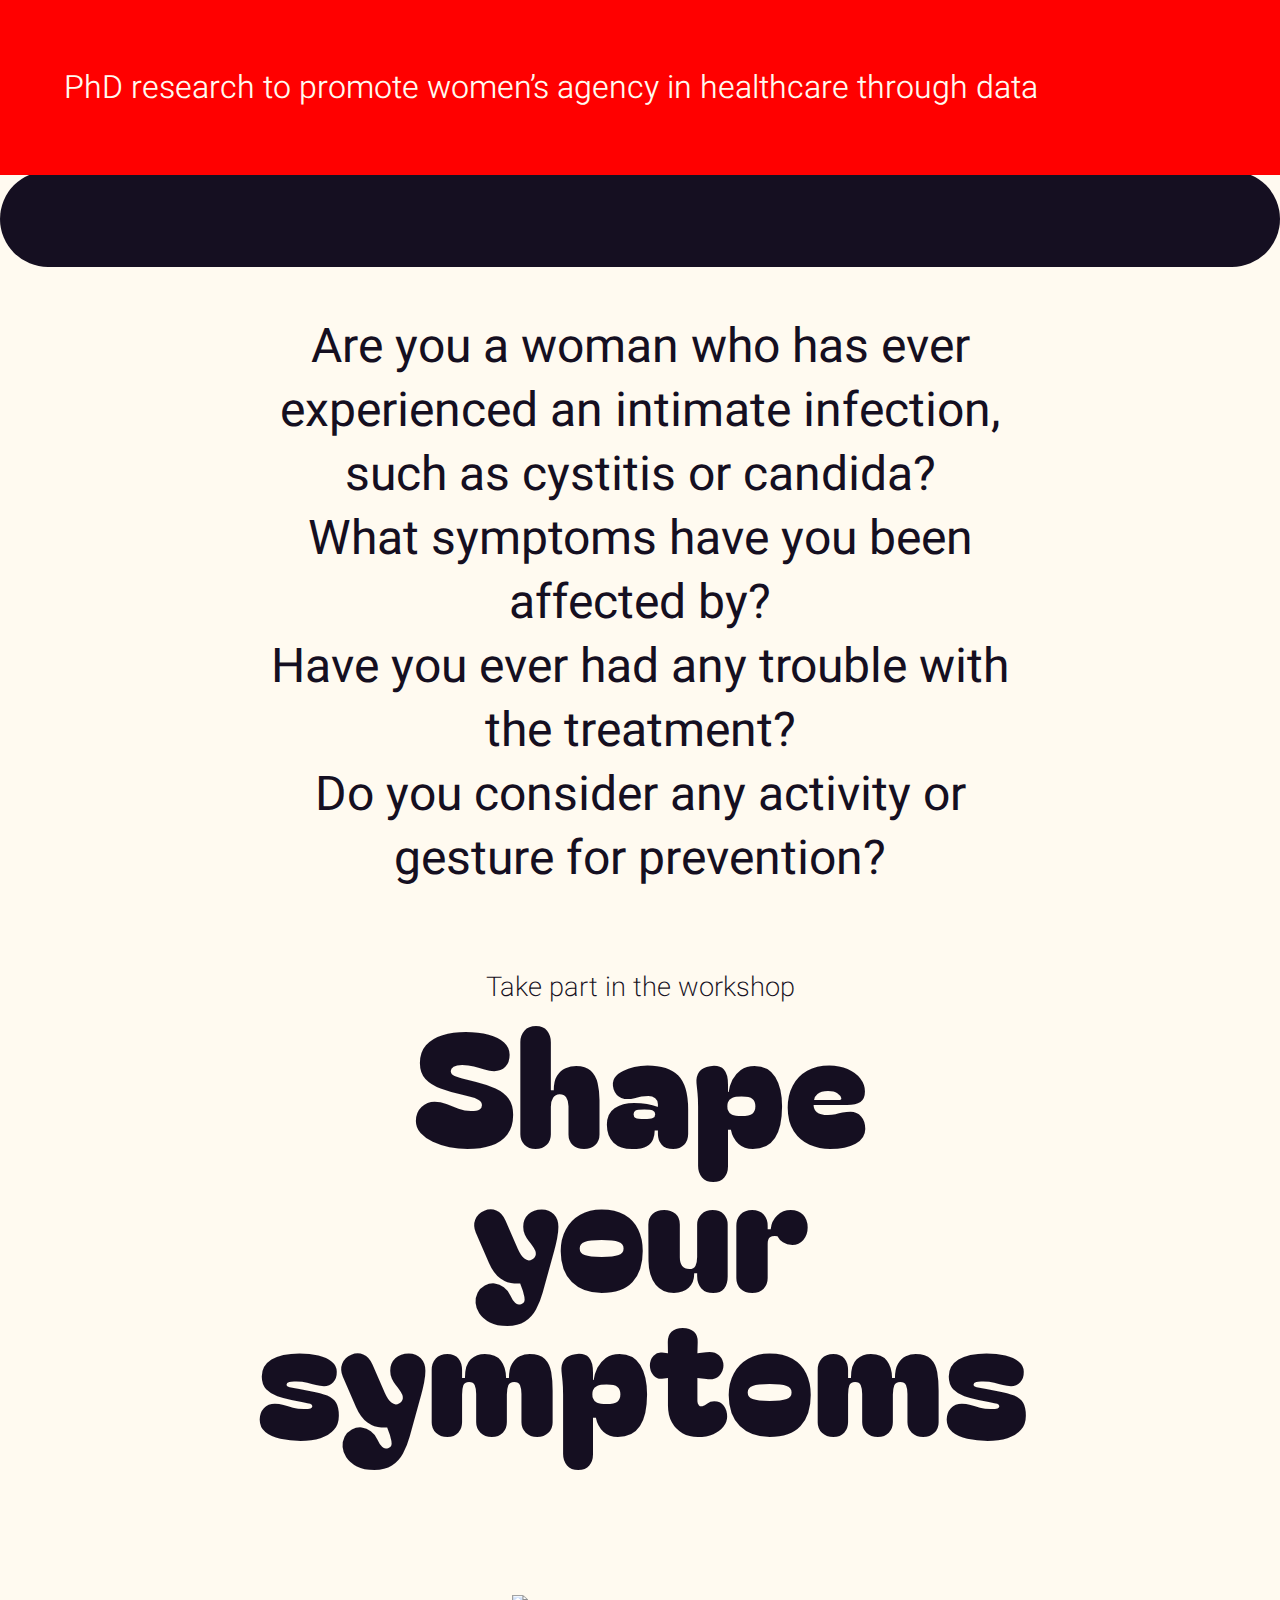
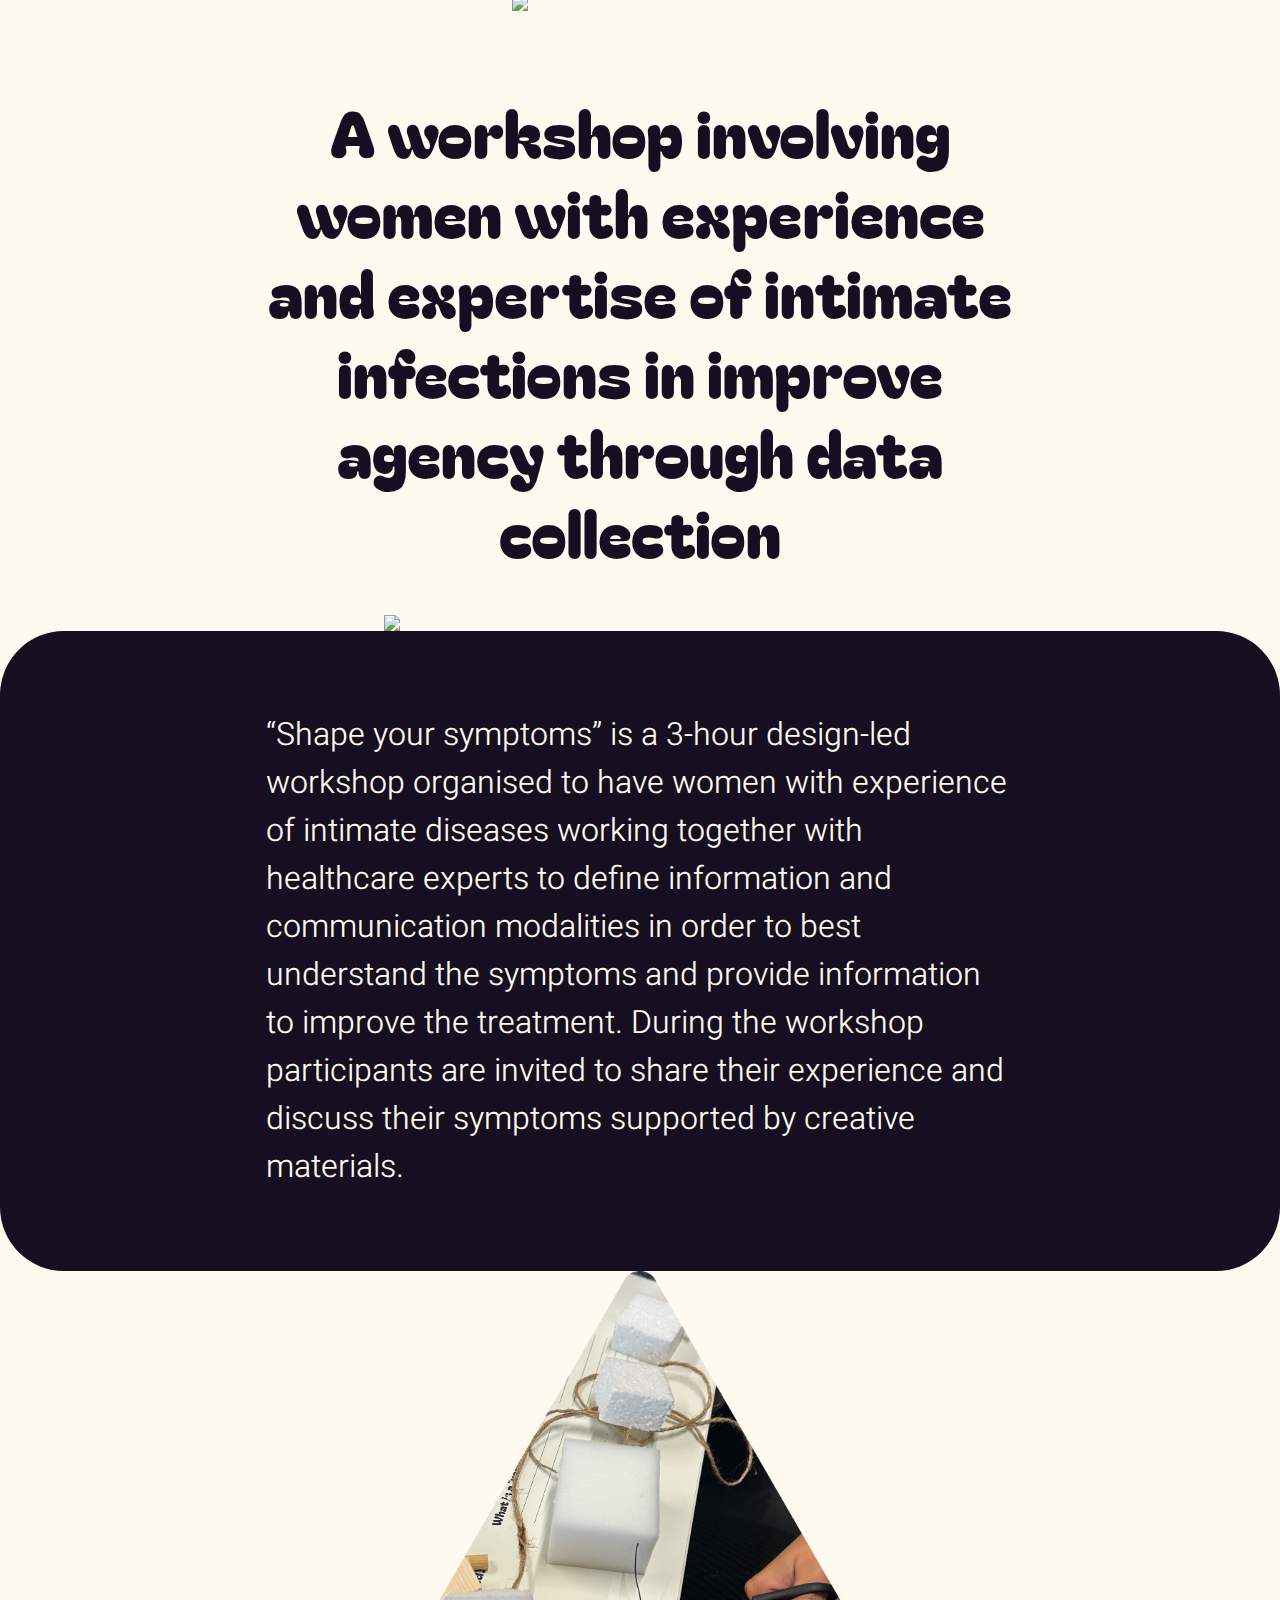
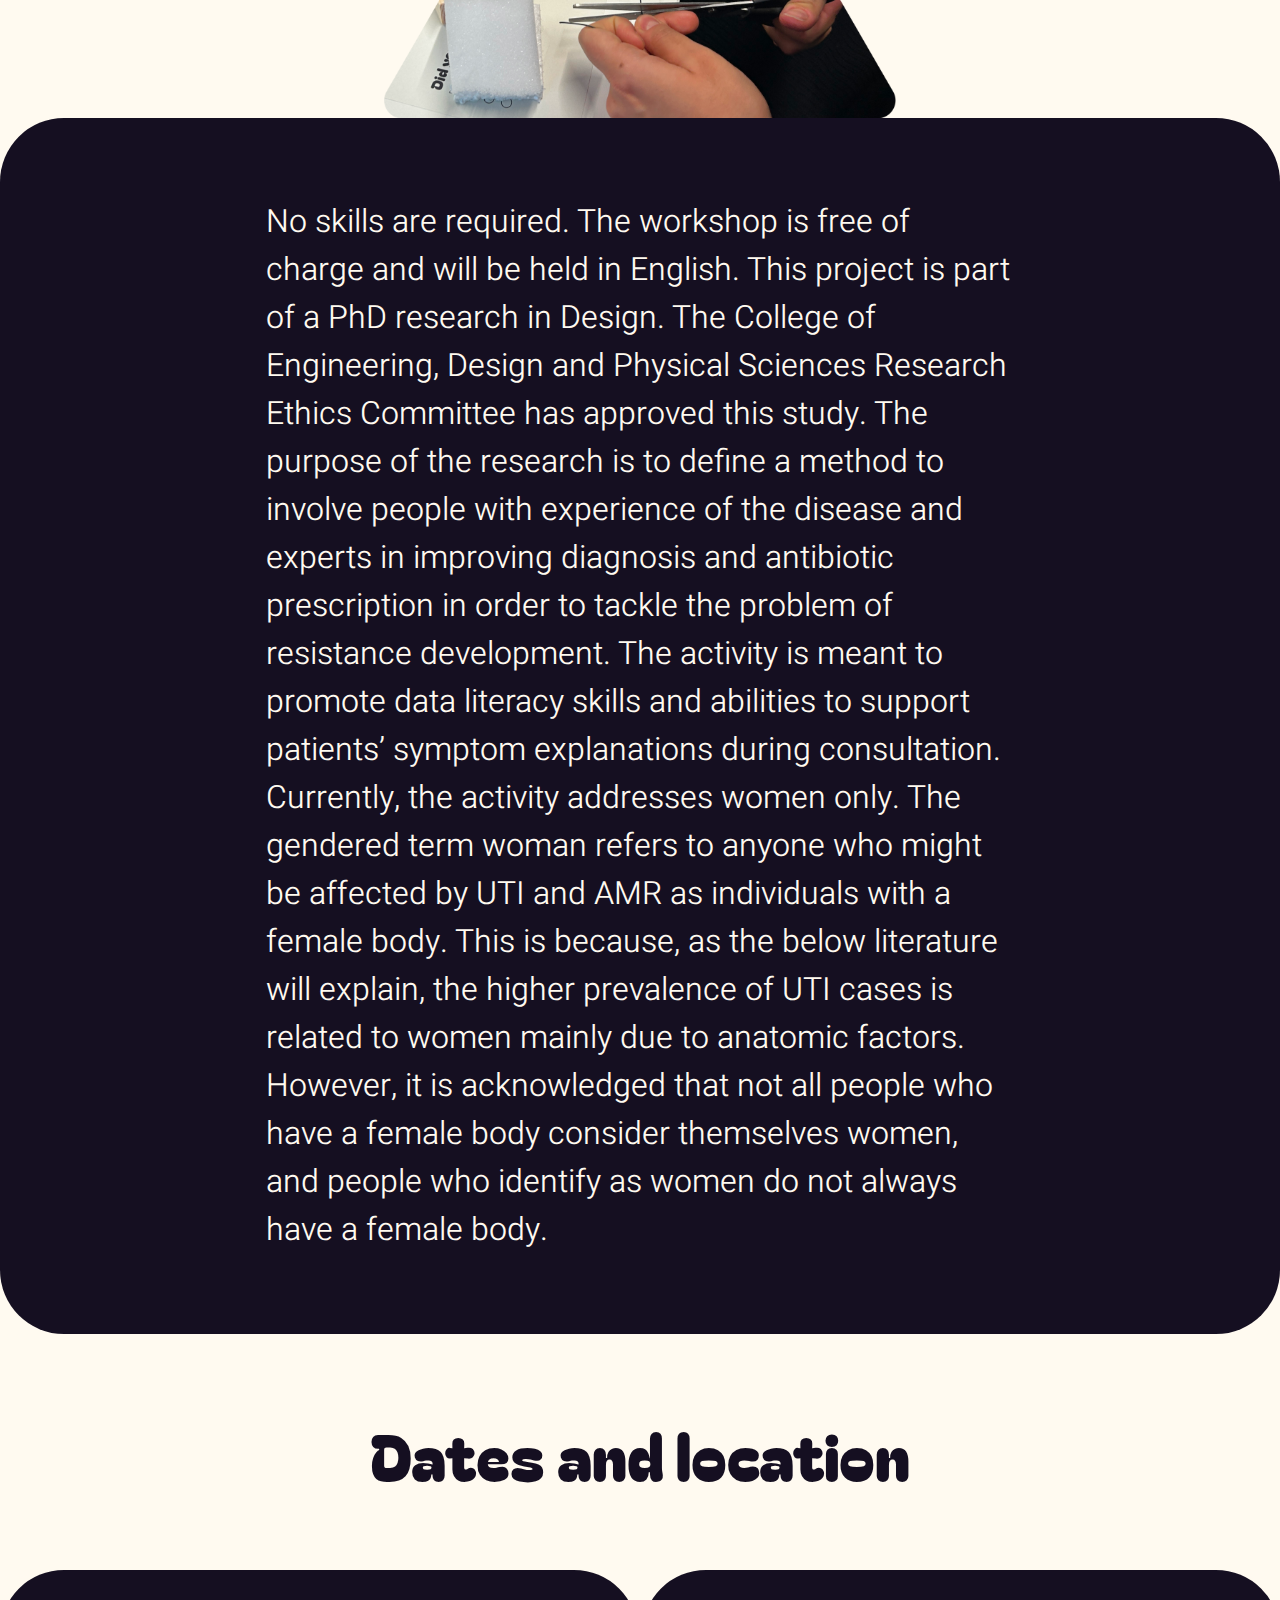
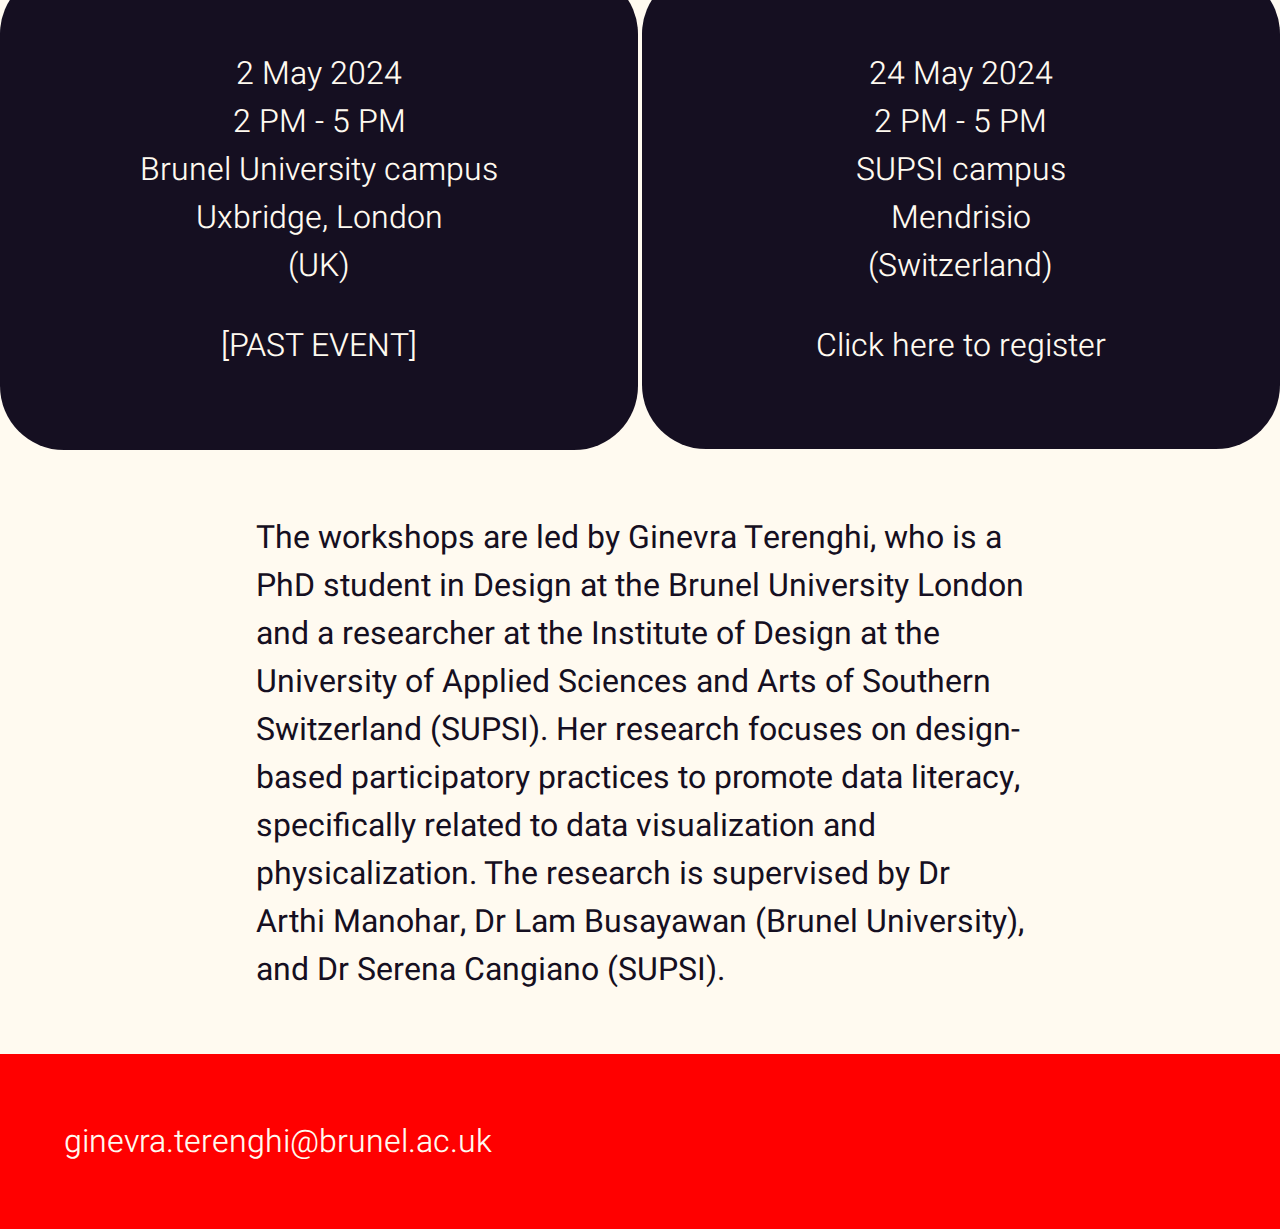
==== commit 787cb5ba: "intimate infections" ====
--- a/index.html
+++ b/index.html
@@ -8,25 +8,25 @@
 
 	<!-- generate the social media meta tags from https://megatags.co/ and paste them here, replacing the placeholder ones -->
 	<!-- Search Engine -->
-	<meta name="description" content="Data pills and workshops to raise awareness on antibiotic consumption and AMR with data.">
+	<meta name="description" content="PhD research to promote women's agency in healthcare through data">
 	<meta name="image" content="thumbnail image of your work">
 	<!-- Schema.org for Google -->
-	<meta itemprop="name" content="MAKEAWARE!">
-	<meta itemprop="description" content="Data pills and workshops to raise awareness on antibiotic consumption and AMR with data.">
+	<meta itemprop="name" content="Shape your symptoms">
+	<meta itemprop="description" content="PhD research to promote women’s agency in healthcare through data">
 	<meta itemprop="image" content="img-here">
 	<!-- Twitter -->
 	<meta name="twitter:card" content="summary">
-	<meta name="twitter:title" content="MAKEAWARE!">
-	<meta name="twitter:description" content="Data pills and workshops to raise awareness on antibiotic consumption and AMR with data.">
+	<meta name="twitter:title" content="Shape your symptoms">
+	<meta name="twitter:description" content="PhD research to promote women’s agency in healthcare through data">
 	<meta name="twitter:site" content="@name">
 	<meta name="twitter:creator" content="your twitter handles here, if any">
 	<meta name="twitter:image:src" content="thumbnail image of your work. Maximum dimension: 1024px x 512px; minimum dimension: 440px x 220px">
 	<!-- Open Graph general (Facebook, Pinterest & Google+) -->
-	<meta name="og:title" content="MAKEAWARE!">
-	<meta name="og:description" content="Data pills and workshops to raise awareness on antibiotic consumption and AMR with data.">
+	<meta name="og:title" content="Shape your symptoms">
+	<meta name="og:description" content="PhD research to promote women’s agency in healthcare through data">
 	<meta name="og:image" content="thumbnail image of your work. Recommended dimension: 1200px x 630px; minimum dimension: 600px x 315px">
 	<meta name="og:url" content="url to this page">
-	<meta name="og:site_name" content="MAKEAWARE!">
+	<meta name="og:site_name" content="Shape your symptoms">
 	<meta name="og:locale" content="en_US">
 	<meta name="og:type" content="website">
 
@@ -114,7 +114,7 @@
 	<!-- second line --->
 	<section class="block-dark-first">
 		<div class="container-language">
-			<div class="box-language box1-language">
+			<!-- <div class="box-language box1-language">
 				<p class="text-white date">
 					<a href="index.html">En</a>
 				</p>
@@ -123,14 +123,17 @@
 				<p class="text-white date">
 					<a href="shape-your-symptoms-ita.html">Ita</a>
 				</p>
-			</div>
+			</div> -->
 			
 		</div>
 	</section>
 
 	<section class="block">
 		<p class="text-question">
-			Are you a woman and suffer from urinary tract infections (UTIs)? Have you ever experienced urinary tract infections, such as cystitis, or are you chronically affected by this sort of diseases? Did you have any troubles with the treatment? Was the antibiotic not effective or did it cause side effects? 
+			Are you a woman who has ever experienced an intimate infection, such as cystitis or candida?
+			<br>What symptoms have you been affected by?
+			<br>Have you ever had any trouble with the treatment? 
+			<br>Do you consider any activity or gesture for prevention? 
 		</p>
 	</section>
 
@@ -149,7 +152,7 @@
 
 	<section class="block">
 		<p class="text-special space">
-			Share your experience and take part in a design PhD research based on creative methods to identify relevant information and improve the diagnosis of urinary tract infection in women. 
+			A workshop involving women with experience and expertise of intimate infections in improve agency through data collection
 		</p>
 	</section>
 
@@ -159,7 +162,7 @@
 
 	<section class="block-dark">
 		<p class="text-white">
-			“Shape your symptoms” is a 3-hour design-led workshop organised to have people with experience of UTIs working together with healthcare experts to define information and communication modalities in order to best understand the disease and provide information to improve the treatment. During the workshop participants are invited to share their experience and discuss their symptoms supported by creative materials.
+			“Shape your symptoms” is a 3-hour design-led workshop organised to have women with experience of intimate diseases working together with healthcare experts to define information and communication modalities in order to best understand the symptoms and provide information to improve the treatment. During the workshop participants are invited to share their experience and discuss their symptoms supported by creative materials.
 		</p>
 	</section>
 
@@ -169,7 +172,7 @@
 
 	<section class="block-dark">
 		<p class="text-white">
-			No skills are required. The workshop is free of charge and will be held in English. This project is part of a PhD research in Design. The College of Engineering, Design and Physical Sciences Research Ethics Committee has approved this study. The purpose of the research is to define a method to involve people with experience of the disease and experts in improving UTI diagnosis and antibiotic prescription in order to tackle the problem of resistance development. The activity is meant to promote data literacy skills and abilities to support patients’ symptom explanations during consultation.
+			No skills are required. The workshop is free of charge and will be held in English. This project is part of a PhD research in Design. The College of Engineering, Design and Physical Sciences Research Ethics Committee has approved this study. The purpose of the research is to define a method to involve people with experience of the disease and experts in improving diagnosis and antibiotic prescription in order to tackle the problem of resistance development. The activity is meant to promote data literacy skills and abilities to support patients’ symptom explanations during consultation.
 			Currently, the activity addresses women only. The gendered term woman refers to anyone who might be affected by UTI and AMR as individuals with a female body. This is because, as the below literature will explain, the higher prevalence of UTI cases is related to women mainly due to anatomic factors. However, it is acknowledged that not all people who have a female body consider themselves women, and people who identify as women do not always have a female body.
 		</p>
 	</section>
@@ -199,8 +202,12 @@
 				<br>(UK)
 			</p>
 			
-			<p class="link-registration">
-				<a href="https://forms.office.com/e/2D7YC5SaD6" target="_blank">Click here to register</a>
+			<!-- <p class="link-registration">
+				<a href="https://forms.office.com/e/2D7YC5SaD6" target="_blank">[Click here to register]</a>
+			</p> -->
+
+			<p class="text-workshop">
+				[PAST EVENT]
 			</p>
 		</section>
 
